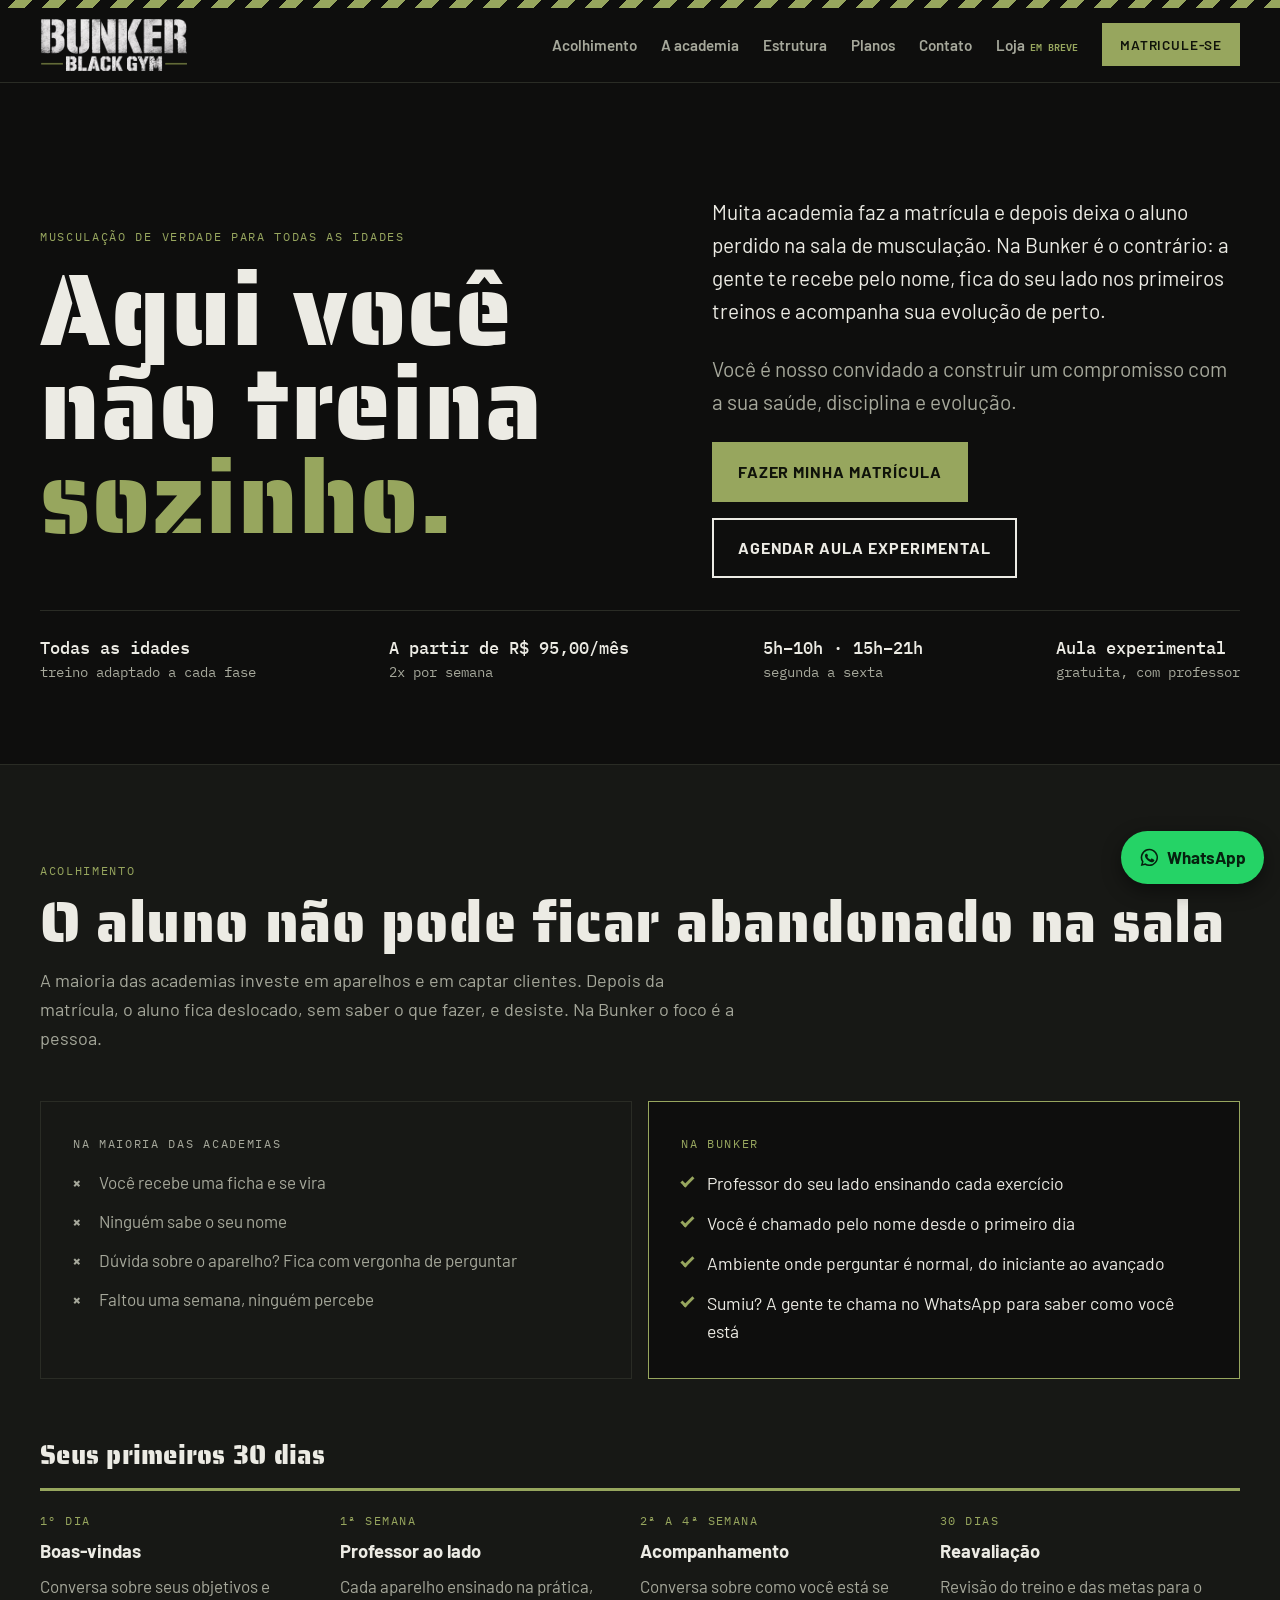
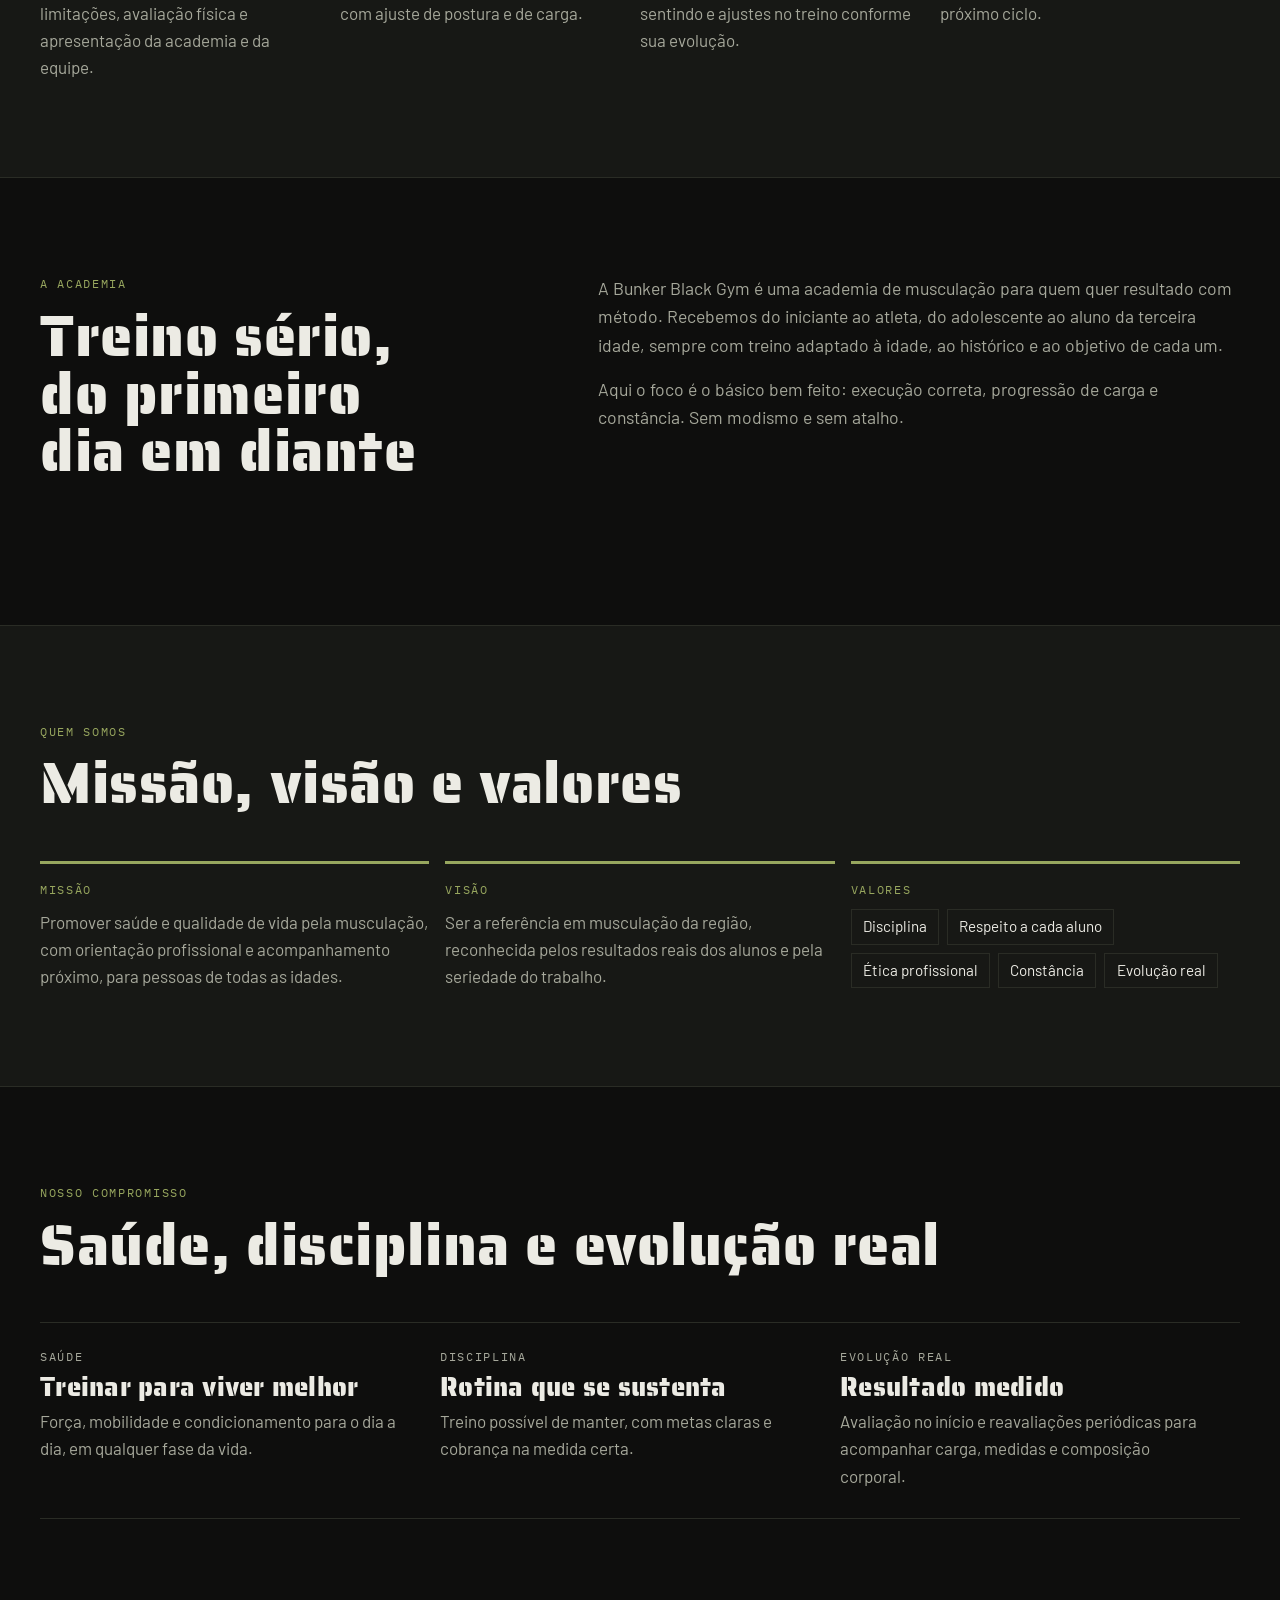
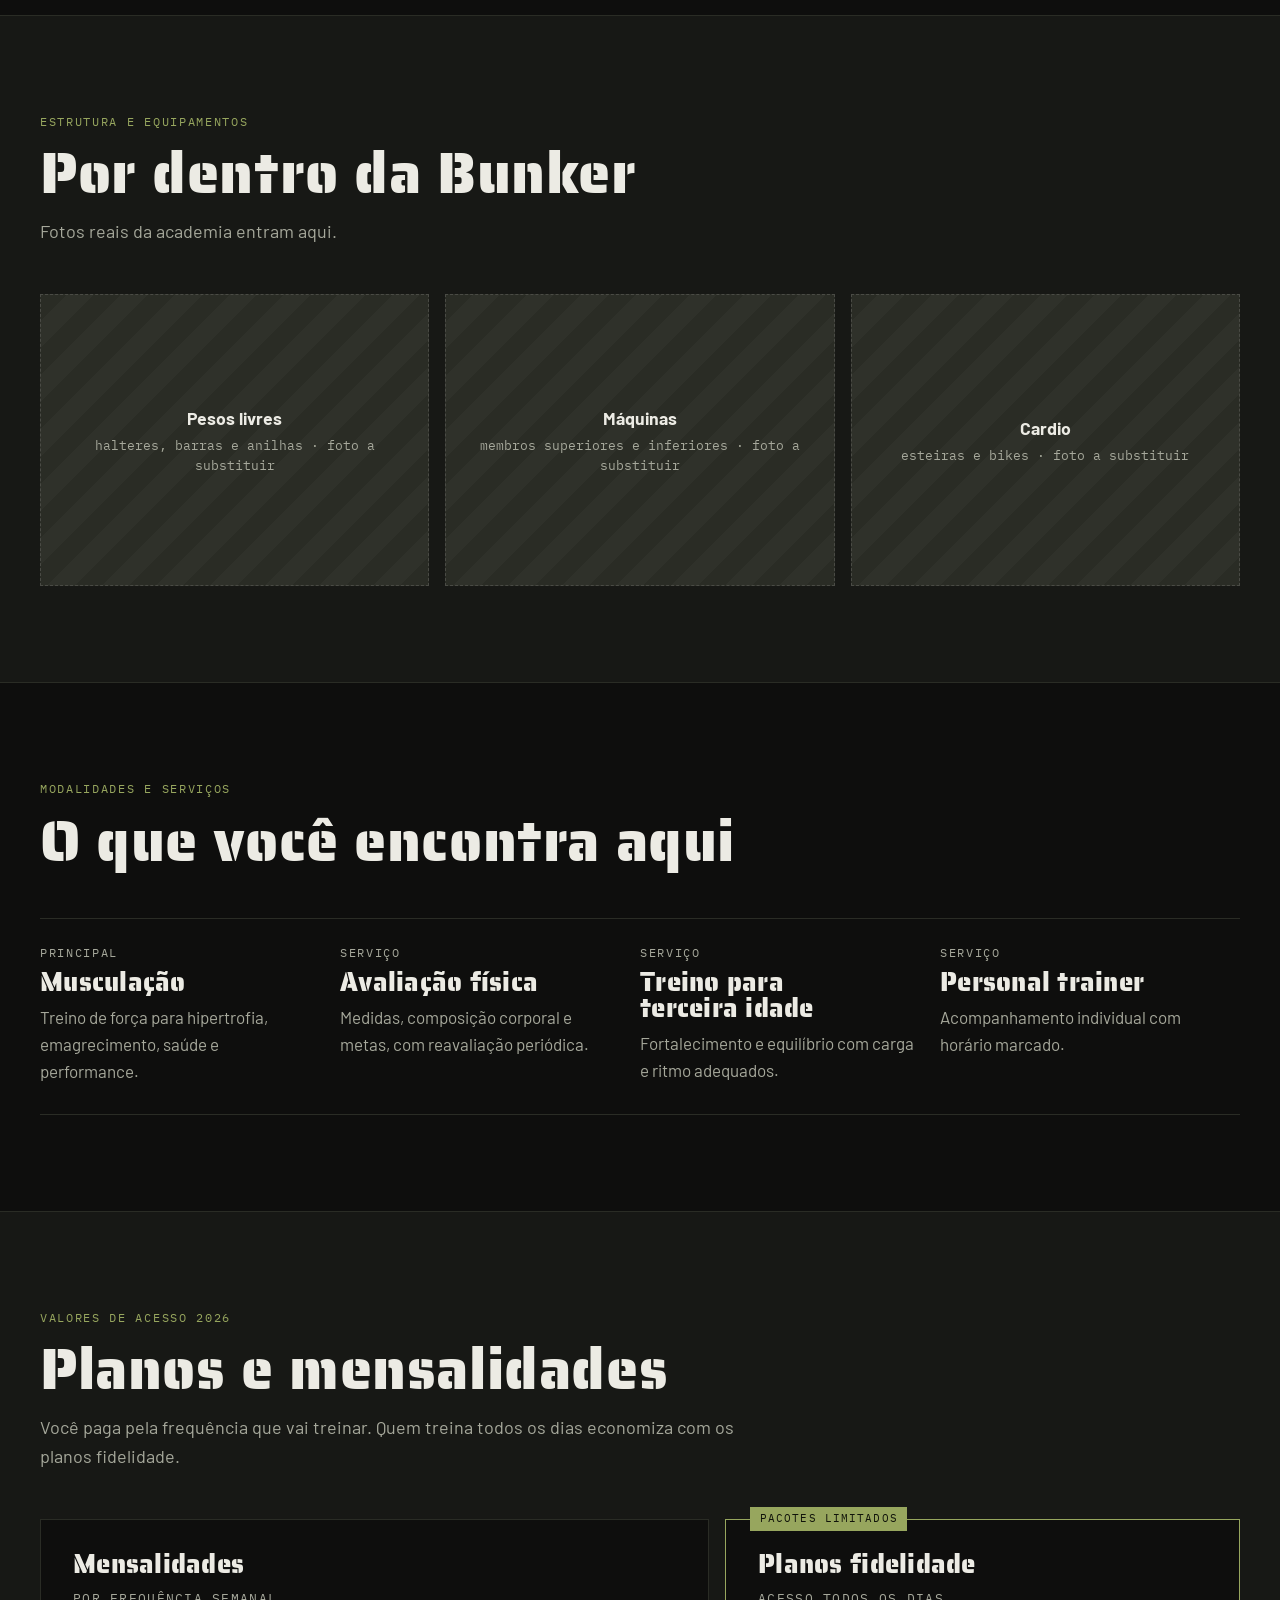
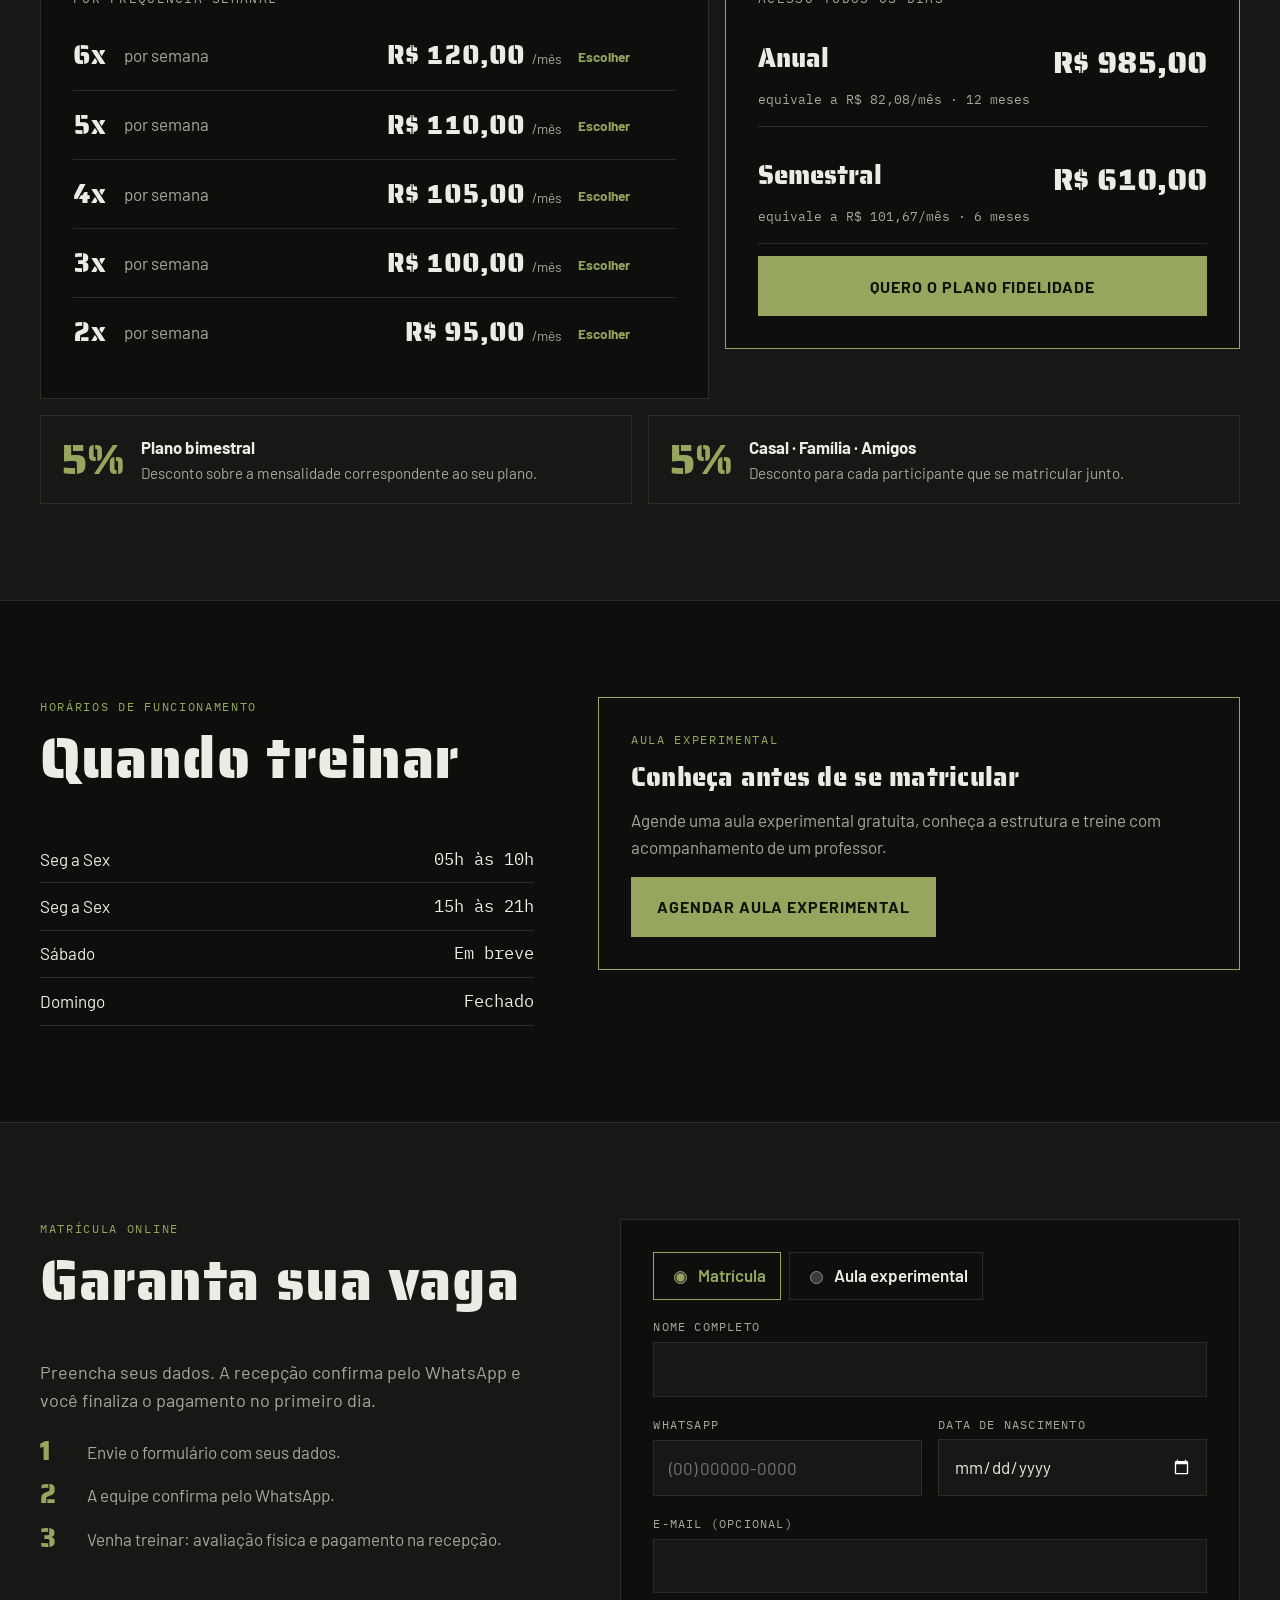
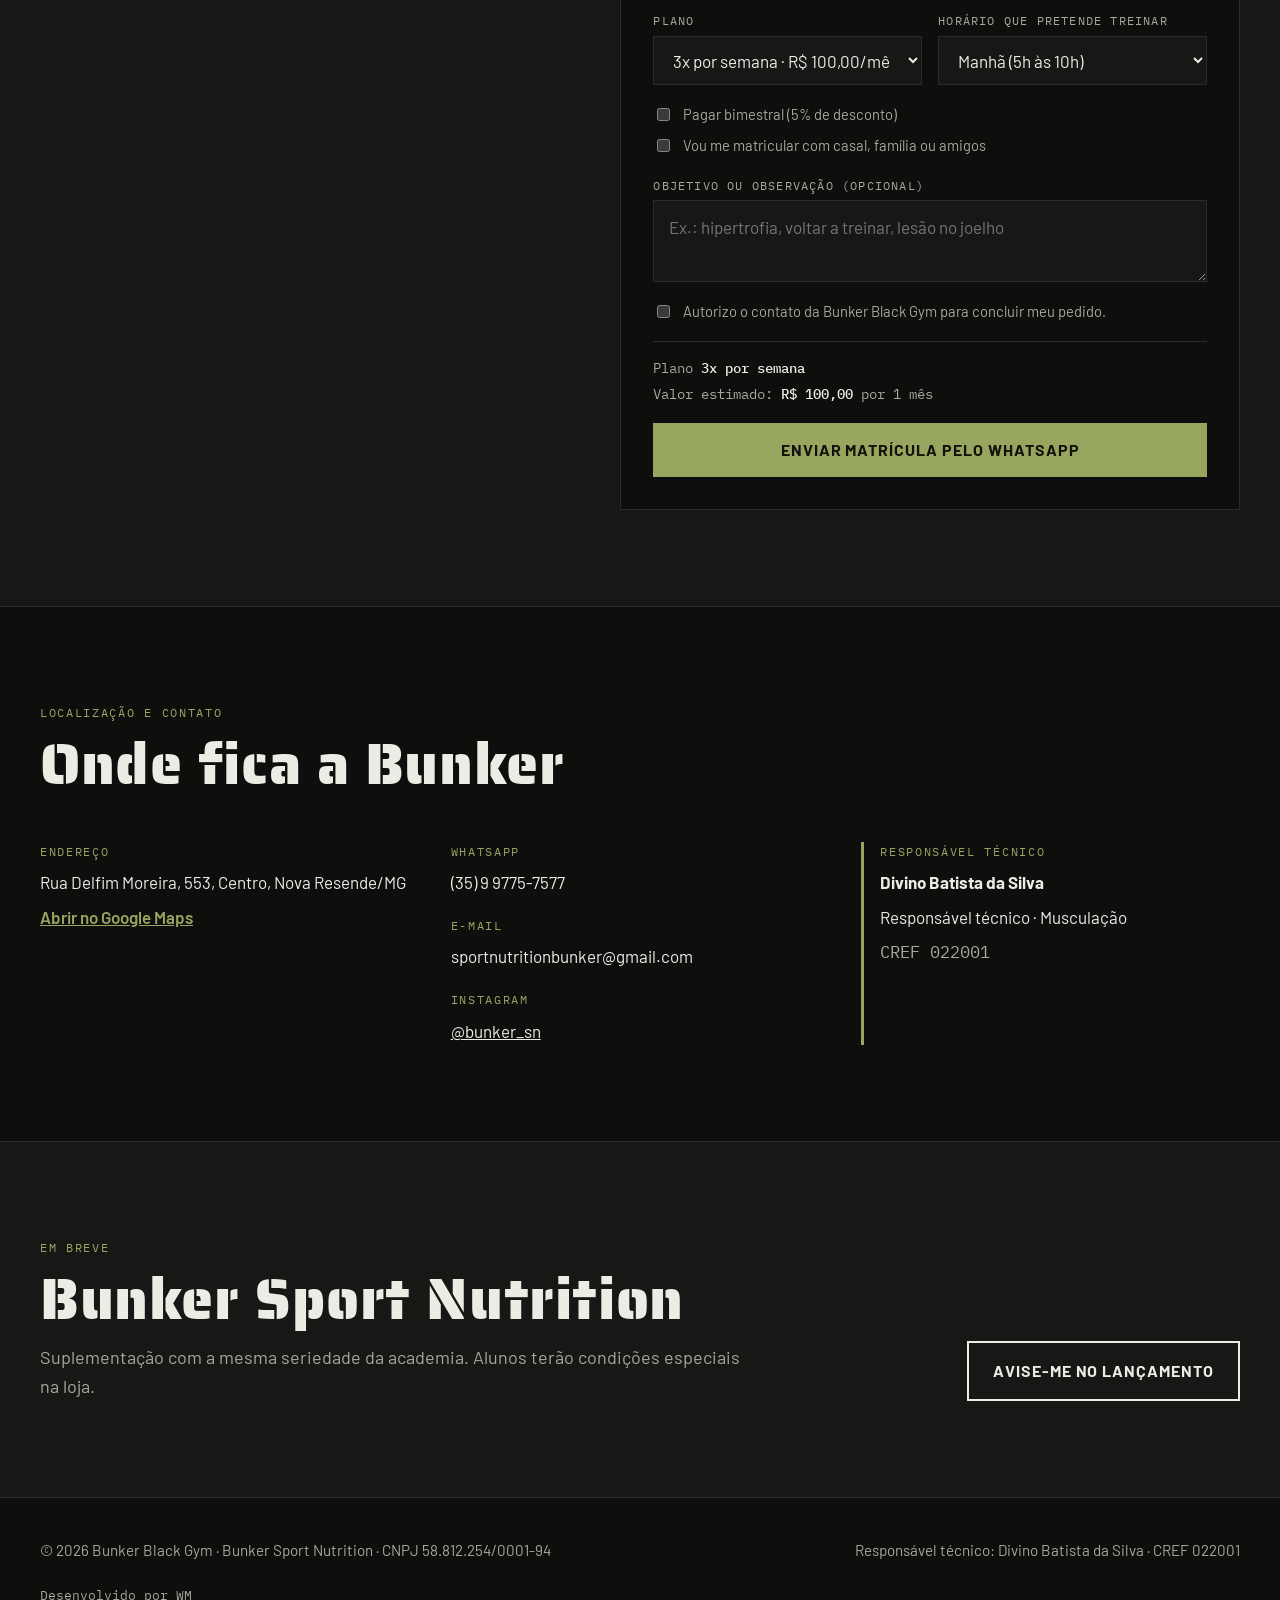
==== index.html @ c0d06237 "Adiciona o site completo da Bunker Black Gym Site estático (HTML, CSS e JS) com acolhimento, planos " ====
<!doctype html>
<html lang="pt-BR">
<head>
<meta charset="utf-8">
<meta name="viewport" content="width=device-width, initial-scale=1, viewport-fit=cover">
<title>Bunker Black Gym</title>
<meta name="description" content="Bunker Black Gym: musculação de verdade para todas as idades. Planos, aula experimental e matrícula online.">
<link rel="canonical" href="https://www.bunkersn.com.br/">
<meta property="og:title" content="Bunker Black Gym">
<meta property="og:description" content="Musculação de verdade para todas as idades.">
<meta property="og:url" content="https://www.bunkersn.com.br/">
<meta property="og:locale" content="pt_BR">
<link rel="preconnect" href="https://fonts.googleapis.com">
<link rel="preconnect" href="https://fonts.gstatic.com" crossorigin>
<link rel="stylesheet" href="https://fonts.googleapis.com/css2?family=Barlow:wght@400;600;700&family=IBM+Plex+Mono:wght@400;500&family=Saira+Stencil+One&display=swap">
<link rel="stylesheet" href="css/base.css">
<link rel="stylesheet" href="css/academia.css">
</head>
<body>
<!--CONTEUDO-->
<header class="topo">
  <div class="listra" aria-hidden="true"></div>
  <div class="wrap">
    <a class="marca" href="#inicio"><img src="img/logo-blackgym.jpg" alt="Bunker Black Gym"></a>
    <nav class="menu" aria-label="Principal">
      <a href="#acolhimento">Acolhimento</a>
      <a href="#sobre">A academia</a>
      <a href="#estrutura">Estrutura</a>
      <a href="#planos">Planos</a>
      <a href="#contato">Contato</a>
      <a href="#loja" id="link-loja">Loja<span class="em-breve">EM BREVE</span></a>
      <a class="btn" href="#matricula">Matricule-se</a>
    </nav>
  </div>
</header>

<main id="inicio">
  <section class="hero">
    <div class="wrap">
      <div class="hero-titulo">
        <p class="rotulo">Musculação de verdade para todas as idades</p>
        <h1>Aqui você não treina <em>sozinho.</em></h1>
      </div>
      <div class="hero-texto">
        <p class="lead lead--forte">Muita academia faz a matrícula e depois deixa o aluno perdido na sala de musculação. Na Bunker é o contrário: a gente te recebe pelo nome, fica do seu lado nos primeiros treinos e acompanha sua evolução de perto.</p>
        <p class="lead">Você é nosso convidado a construir um compromisso com a sua saúde, disciplina e evolução.</p>
        <div class="acoes">
          <a class="btn" href="#matricula">Fazer minha matrícula</a>
          <a class="btn btn--vazado" href="#experimental">Agendar aula experimental</a>
        </div>
      </div>
      <div class="fatos" id="fatos"></div>
    </div>
  </section>

  <!-- Acolhimento: diferencial principal -->
  <section class="faixa faixa--alt" id="acolhimento">
    <div class="wrap">
      <div class="cab-secao">
        <p class="rotulo">Acolhimento</p>
        <h2>O aluno não pode ficar abandonado na sala</h2>
        <p class="lead">A maioria das academias investe em aparelhos e em captar clientes. Depois da matrícula, o aluno fica deslocado, sem saber o que fazer, e desiste. Na Bunker o foco é a pessoa.</p>
      </div>
      <div class="contraste">
        <div class="lado lado--comum">
          <p class="rotulo">Na maioria das academias</p>
          <ul>
            <li>Você recebe uma ficha e se vira</li>
            <li>Ninguém sabe o seu nome</li>
            <li>Dúvida sobre o aparelho? Fica com vergonha de perguntar</li>
            <li>Faltou uma semana, ninguém percebe</li>
          </ul>
        </div>
        <div class="lado lado--bunker">
          <p class="rotulo">Na Bunker</p>
          <ul>
            <li>Professor do seu lado ensinando cada exercício</li>
            <li>Você é chamado pelo nome desde o primeiro dia</li>
            <li>Ambiente onde perguntar é normal, do iniciante ao avançado</li>
            <li>Sumiu? A gente te chama no WhatsApp para saber como você está</li>
          </ul>
        </div>
      </div>
      <h3 class="titulo-jornada">Seus primeiros 30 dias</h3>
      <ol class="jornada">
        <li><span class="quando">1º dia</span><b>Boas-vindas</b><p>Conversa sobre seus objetivos e limitações, avaliação física e apresentação da academia e da equipe.</p></li>
        <li><span class="quando">1ª semana</span><b>Professor ao lado</b><p>Cada aparelho ensinado na prática, com ajuste de postura e de carga.</p></li>
        <li><span class="quando">2ª a 4ª semana</span><b>Acompanhamento</b><p>Conversa sobre como você está se sentindo e ajustes no treino conforme sua evolução.</p></li>
        <li><span class="quando">30 dias</span><b>Reavaliação</b><p>Revisão do treino e das metas para o próximo ciclo.</p></li>
      </ol>
    </div>
  </section>

  <!-- 1. Apresentação -->
  <section class="faixa" id="sobre">
    <div class="wrap duas-col">
      <div class="cab-secao">
        <p class="rotulo">A academia</p>
        <h2>Treino sério, do primeiro dia em diante</h2>
      </div>
      <div class="texto">
        <p>A Bunker Black Gym é uma academia de musculação para quem quer resultado com método. Recebemos do iniciante ao atleta, do adolescente ao aluno da terceira idade, sempre com treino adaptado à idade, ao histórico e ao objetivo de cada um.</p>
        <p>Aqui o foco é o básico bem feito: execução correta, progressão de carga e constância. Sem modismo e sem atalho.</p>
      </div>
    </div>
  </section>

  <!-- 2. Missão, visão e valores -->
  <section class="faixa faixa--alt" id="missao">
    <div class="wrap">
      <div class="cab-secao">
        <p class="rotulo">Quem somos</p>
        <h2>Missão, visão e valores</h2>
      </div>
      <div class="mvv">
        <article><p class="rotulo">Missão</p><p>Promover saúde e qualidade de vida pela musculação, com orientação profissional e acompanhamento próximo, para pessoas de todas as idades.</p></article>
        <article><p class="rotulo">Visão</p><p>Ser a referência em musculação da região, reconhecida pelos resultados reais dos alunos e pela seriedade do trabalho.</p></article>
        <article><p class="rotulo">Valores</p>
          <ul class="valores"><li>Disciplina</li><li>Respeito a cada aluno</li><li>Ética profissional</li><li>Constância</li><li>Evolução real</li></ul>
        </article>
      </div>
    </div>
  </section>

  <!-- 3. Compromisso -->
  <section class="faixa" id="compromisso">
    <div class="wrap">
      <div class="cab-secao">
        <p class="rotulo">Nosso compromisso</p>
        <h2>Saúde, disciplina e evolução real</h2>
      </div>
      <div class="lista-mod">
        <article class="mod"><p class="rotulo">Saúde</p><h3>Treinar para viver melhor</h3><p>Força, mobilidade e condicionamento para o dia a dia, em qualquer fase da vida.</p></article>
        <article class="mod"><p class="rotulo">Disciplina</p><h3>Rotina que se sustenta</h3><p>Treino possível de manter, com metas claras e cobrança na medida certa.</p></article>
        <article class="mod"><p class="rotulo">Evolução real</p><h3>Resultado medido</h3><p>Avaliação no início e reavaliações periódicas para acompanhar carga, medidas e composição corporal.</p></article>
      </div>
    </div>
  </section>

  <!-- 5. Estrutura -->
  <section class="faixa faixa--alt" id="estrutura">
    <div class="wrap">
      <div class="cab-secao">
        <p class="rotulo">Estrutura e equipamentos</p>
        <h2>Por dentro da Bunker</h2>
        <p class="lead">Fotos reais da academia entram aqui.</p>
      </div>
      <div class="estrutura">
        <div class="foto"><div><b>Pesos livres</b>halteres, barras e anilhas · foto a substituir</div></div>
        <div class="foto"><div><b>Máquinas</b>membros superiores e inferiores · foto a substituir</div></div>
        <div class="foto"><div><b>Cardio</b>esteiras e bikes · foto a substituir</div></div>
      </div>
    </div>
  </section>

  <!-- 6. Modalidades/serviços -->
  <section class="faixa" id="modalidades">
    <div class="wrap">
      <div class="cab-secao">
        <p class="rotulo">Modalidades e serviços</p>
        <h2>O que você encontra aqui</h2>
      </div>
      <div class="lista-mod">
        <article class="mod"><p class="rotulo">Principal</p><h3>Musculação</h3><p>Treino de força para hipertrofia, emagrecimento, saúde e performance.</p></article>
        <article class="mod"><p class="rotulo">Serviço</p><h3>Avaliação física</h3><p>Medidas, composição corporal e metas, com reavaliação periódica.</p></article>
        <article class="mod"><p class="rotulo">Serviço</p><h3>Treino para terceira idade</h3><p>Fortalecimento e equilíbrio com carga e ritmo adequados.</p></article>
        <article class="mod"><p class="rotulo">Serviço</p><h3>Personal trainer</h3><p>Acompanhamento individual com horário marcado.</p></article>
      </div>
    </div>
  </section>

  <!-- 7. Planos -->
  <section class="faixa faixa--alt" id="planos">
    <div class="wrap">
      <div class="cab-secao">
        <p class="rotulo">Valores de acesso 2026</p>
        <h2>Planos e mensalidades</h2>
        <p class="lead">Você paga pela frequência que vai treinar. Quem treina todos os dias economiza com os planos fidelidade.</p>
      </div>
      <div class="planos-grid">
        <div class="bloco">
          <h3>Mensalidades</h3>
          <p class="sub">Por frequência semanal</p>
          <table class="tabela-precos"><tbody id="tabela-mensal"></tbody></table>
        </div>
        <div class="bloco bloco--destaque">
          <span class="selo">Pacotes limitados</span>
          <h3>Planos fidelidade</h3>
          <p class="sub">Acesso todos os dias</p>
          <div class="fid" id="lista-fid"></div>
          <a class="btn" href="#matricula" data-plano="anual">Quero o plano fidelidade</a>
        </div>
      </div>
      <div class="descontos">
        <div><span class="pct" id="pct-bim"></span><p><b>Plano bimestral</b>Desconto sobre a mensalidade correspondente ao seu plano.</p></div>
        <div><span class="pct" id="pct-grupo"></span><p><b>Casal · Família · Amigos</b>Desconto para cada participante que se matricular junto.</p></div>
      </div>
    </div>
  </section>

  <!-- 8. Horários + 9. Aula experimental -->
  <section class="faixa" id="experimental">
    <div class="wrap duas-col">
      <div>
        <div class="cab-secao">
          <p class="rotulo">Horários de funcionamento</p>
          <h2>Quando treinar</h2>
        </div>
        <table class="tabela-h"><tbody id="tabela-horarios"></tbody></table>
      </div>
      <div class="experimental">
        <p class="rotulo">Aula experimental</p>
        <h3>Conheça antes de se matricular</h3>
        <p>Agende uma aula experimental gratuita, conheça a estrutura e treine com acompanhamento de um professor.</p>
        <a class="btn" href="#matricula" data-tipo="experimental">Agendar aula experimental</a>
      </div>
    </div>
  </section>

  <!-- Matrícula online -->
  <section class="faixa faixa--alt" id="matricula">
    <div class="wrap matricula">
      <div>
        <div class="cab-secao">
          <p class="rotulo">Matrícula online</p>
          <h2>Garanta sua vaga</h2>
        </div>
        <p class="lead">Preencha seus dados. A recepção confirma pelo WhatsApp e você finaliza o pagamento no primeiro dia.</p>
        <ol class="passos">
          <li><span>Envie o formulário com seus dados.</span></li>
          <li><span>A equipe confirma pelo WhatsApp.</span></li>
          <li><span>Venha treinar: avaliação física e pagamento na recepção.</span></li>
        </ol>
      </div>

      <form class="form" id="form-matricula" novalidate>
        <fieldset class="tipo">
          <legend class="sr">O que você quer fazer</legend>
          <label><input type="radio" name="tipo" id="tipo-matricula" value="matricula" checked> Matrícula</label>
          <label><input type="radio" name="tipo" id="tipo-experimental" value="experimental"> Aula experimental</label>
        </fieldset>
        <div class="campo">
          <label for="nome">Nome completo</label>
          <input id="nome" name="nome" autocomplete="name" required>
          <p class="erro" id="erro-nome"></p>
        </div>
        <div class="duas">
          <div class="campo">
            <label for="whats">WhatsApp</label>
            <input id="whats" name="whats" type="tel" inputmode="tel" autocomplete="tel" placeholder="(00) 00000-0000" required>
            <p class="erro" id="erro-whats"></p>
          </div>
          <div class="campo">
            <label for="nascimento">Data de nascimento</label>
            <input id="nascimento" name="nascimento" type="date">
          </div>
        </div>
        <div class="campo">
          <label for="email">E-mail (opcional)</label>
          <input id="email" name="email" type="email" autocomplete="email">
          <p class="erro" id="erro-email"></p>
        </div>
        <div class="duas">
          <div class="campo" id="campo-plano">
            <label for="plano">Plano</label>
            <select id="plano" name="plano"></select>
          </div>
          <div class="campo">
            <label for="turno">Horário que pretende treinar</label>
            <select id="turno" name="turno">
              <option>Manhã (5h às 10h)</option><option>Tarde/noite (15h às 21h)</option>
            </select>
          </div>
        </div>
        <div class="opcoes" id="opcoes-desc">
          <label class="check" id="op-bim"><input type="checkbox" id="bimestral"> <span>Pagar bimestral (5% de desconto)</span></label>
          <label class="check"><input type="checkbox" id="grupo"> <span>Vou me matricular com casal, família ou amigos</span></label>
        </div>
        <div class="campo">
          <label for="obs">Objetivo ou observação (opcional)</label>
          <textarea id="obs" name="obs" rows="2" placeholder="Ex.: hipertrofia, voltar a treinar, lesão no joelho"></textarea>
        </div>
        <label class="check"><input type="checkbox" id="lgpd" required> <span>Autorizo o contato da Bunker Black Gym para concluir meu pedido.</span></label>
        <p class="erro" id="erro-lgpd"></p>
        <div class="resumo" id="resumo"></div>
        <button class="btn" type="submit" id="btn-enviar">Enviar matrícula pelo WhatsApp</button>
        <div class="sucesso" id="sucesso" hidden>
          <p><b>Pedido pronto.</b> Se o WhatsApp não abriu, toque no botão abaixo e envie a mensagem.</p>
          <a class="btn" id="link-zap-form" href="#" target="_blank" rel="noopener">Abrir WhatsApp</a>
          <pre id="msg-preview"></pre>
        </div>
      </form>
    </div>
  </section>

  <!-- 10. Localização e contato + 11. Responsável técnico -->
  <section class="faixa" id="contato">
    <div class="wrap">
      <div class="cab-secao">
        <p class="rotulo">Localização e contato</p>
        <h2>Onde fica a Bunker</h2>
      </div>
      <div class="contato">
        <div class="info">
          <p class="rotulo">Endereço</p>
          <p id="endereco"></p>
          <a class="link-mapa" id="link-mapa" href="#" target="_blank" rel="noopener">Abrir no Google Maps</a>
        </div>
        <div class="info">
          <p class="rotulo">WhatsApp</p>
          <p id="zap-texto"></p>
          <p class="rotulo">E-mail</p>
          <p id="email-texto"></p>
          <p class="rotulo">Instagram</p>
          <p><a id="insta" href="#" target="_blank" rel="noopener"></a></p>
        </div>
        <div class="info rt" id="responsavel">
          <p class="rotulo">Responsável técnico</p>
          <p><b id="rt-nome"></b></p>
          <p id="rt-formacao"></p>
          <p class="mono" id="rt-cref"></p>
        </div>
      </div>
    </div>
  </section>

  <section class="faixa faixa--alt" id="loja">
    <div class="wrap loja-teaser">
      <div class="cab-secao" style="margin:0">
        <p class="rotulo">Em breve</p>
        <h2>Bunker Sport Nutrition</h2>
        <p class="lead">Suplementação com a mesma seriedade da academia. Alunos terão condições especiais na loja.</p>
      </div>
      <a class="btn btn--vazado" id="cta-loja" href="#contato">Avise-me no lançamento</a>
    </div>
  </section>
</main>

<footer class="rodape">
  <div class="wrap">
    <p>© <span id="ano"></span> Bunker Black Gym · Bunker Sport Nutrition · CNPJ <span id="cnpj"></span></p>
    <p id="rodape-rt"></p>
    <p class="credito">Desenvolvido por WM</p>
  </div>
</footer>

<a class="zap" id="zap-flutuante" href="#" target="_blank" rel="noopener" aria-label="Falar no WhatsApp">
  <svg viewBox="0 0 24 24" aria-hidden="true"><path d="M12 2a10 10 0 0 0-8.6 15.1L2 22l5-1.3A10 10 0 1 0 12 2Zm0 18.2a8.2 8.2 0 0 1-4.2-1.2l-.3-.2-3 .8.8-2.9-.2-.3A8.2 8.2 0 1 1 12 20.2Zm4.5-6.1c-.2-.1-1.5-.7-1.7-.8s-.4-.1-.6.1-.7.8-.8 1-.3.2-.5.1a6.7 6.7 0 0 1-3.3-2.9c-.2-.4.2-.4.7-1.3.1-.2 0-.3 0-.4l-.8-1.8c-.2-.5-.4-.4-.6-.4h-.5a1 1 0 0 0-.7.3 3 3 0 0 0-.9 2.2 5.2 5.2 0 0 0 1.1 2.7 11.9 11.9 0 0 0 4.6 4c1.7.7 2.4.8 3.2.7a2.8 2.8 0 0 0 1.8-1.3 2.3 2.3 0 0 0 .2-1.3c-.1-.1-.2-.2-.5-.3Z"/></svg>
  <span>WhatsApp</span>
</a>
<!--/CONTEUDO-->
<script src="js/config.js"></script>
<script src="js/main.js"></script>
</body>
</html>
---- css/base.css ----
/* Base compartilhada entre academia e loja (tokens, tipografia, botões, layout).
   Layout: faixas horizontais de concreto, conteúdo alinhado à esquerda em grade de 12 colunas. */
:root {
  --concreto: #0e0e0d;      /* fundo, próximo do preto do logo */
  --concreto-2: #171815;    /* faixas alternadas */
  --parede: #2a2c25;        /* bordas, divisórias */
  --giz: #ecebe4;           /* texto principal */
  --cinza: #a6a89b;         /* texto secundário */
  --oliva: #97a65e;         /* destaque: verde-oliva do logo */
  --oliva-escuro: #10130a;  /* texto sobre oliva */
  --erro: #ff8a7a;

  --f-display: "Saira Stencil One", "Impact", "Arial Narrow", sans-serif;
  --f-corpo: "Barlow", "Helvetica Neue", Arial, sans-serif;
  --f-util: "IBM Plex Mono", ui-monospace, Menlo, monospace;

  --largura: 90rem;
  --gutter: clamp(1rem, 4vw, 2.5rem);
  color-scheme: dark;
}
*, *::before, *::after { box-sizing: border-box; }
html { scroll-behavior: smooth; }
@media (prefers-reduced-motion: reduce) { html { scroll-behavior: auto; } * { transition: none !important; animation: none !important; } }
body {
  margin: 0; background: var(--concreto); color: var(--giz);
  font-family: var(--f-corpo); font-size: 1.0625rem; line-height: 1.6;
  -webkit-font-smoothing: antialiased;
}
img { max-width: 100%; display: block; }
[hidden] { display: none !important; }
a { color: inherit; }
:focus-visible { outline: 2px solid var(--oliva); outline-offset: 3px; }

.wrap { max-width: var(--largura); margin-inline: auto; padding-inline: var(--gutter); }
.faixa { padding-block: clamp(3.5rem, 8vw, 6rem); border-top: 1px solid var(--parede); }
.faixa--alt { background: var(--concreto-2); }

h1, h2, h3 { font-family: var(--f-display); font-weight: 400; line-height: 1; margin: 0; text-wrap: balance; letter-spacing: .01em; }
h2 { font-size: clamp(2.2rem, 5.5vw, 3.6rem); }
h3 { font-size: 1.6rem; }
p { margin: 0; }
.rotulo {
  font-family: var(--f-util); font-size: .75rem; letter-spacing: .14em; text-transform: uppercase; color: var(--oliva);
}
.lead { color: var(--cinza); max-width: 38rem; font-size: 1.125rem; }
.cab-secao { display: grid; gap: .9rem; margin-bottom: clamp(2rem, 5vw, 3rem); }

.btn {
  display: inline-flex; align-items: center; justify-content: center; gap: .5rem;
  font-family: var(--f-corpo); font-weight: 700; font-size: 1rem; letter-spacing: .06em; text-transform: uppercase;
  padding: .95rem 1.5rem; border: 2px solid var(--oliva); text-decoration: none; cursor: pointer;
  background: var(--oliva); color: var(--oliva-escuro); transition: background .15s, color .15s;
}
.btn:hover { background: transparent; color: var(--oliva); }
.btn--vazado { background: transparent; color: var(--giz); border-color: var(--giz); }
.btn--vazado:hover { background: var(--giz); color: var(--concreto); }

/* Faixa de segurança (listras diagonais) usada como marca do Bunker */
.listra {
  height: .5rem;
  background: repeating-linear-gradient(-45deg, var(--oliva) 0 .75rem, var(--concreto) .75rem 1.5rem);
}

/* Cabeçalho */
.topo { position: sticky; top: env(safe-area-inset-top, 0px); z-index: 10; background: var(--concreto); border-bottom: 1px solid var(--parede); }
.topo .wrap { display: flex; align-items: center; justify-content: space-between; gap: 1rem; min-height: 4.6rem; }
.marca { font-family: var(--f-display); font-size: 1.5rem; text-decoration: none; letter-spacing: .02em; }
.marca span { color: var(--oliva); }
.menu { display: flex; gap: 1.5rem; align-items: center; }
.menu a { text-decoration: none; font-weight: 600; font-size: .95rem; color: var(--cinza); }
.menu a:hover { color: var(--giz); }
.menu .btn { padding: .55rem 1rem; font-size: .85rem; color: var(--oliva-escuro); }
.menu .btn:hover { color: var(--oliva); }
.menu .em-breve { font-family: var(--f-util); font-size: .65rem; color: var(--oliva); margin-left: .3rem; }
@media (max-width: 52rem) { .menu a:not(.btn) { display: none; } }

/* Rodapé */
.rodape { border-top: 1px solid var(--parede); padding-block: 2.5rem; color: var(--cinza); font-size: .95rem; }
.rodape .wrap { display: flex; flex-wrap: wrap; gap: 1.5rem 3rem; justify-content: space-between; }

/* WhatsApp flutuante */
.zap {
  position: fixed; right: 1rem; bottom: calc(1rem + env(safe-area-inset-bottom, 0px)); z-index: 20;
  display: inline-flex; align-items: center; gap: .5rem; padding: .8rem 1.1rem;
  background: #25d366; color: #06210f; font-weight: 700; text-decoration: none; border-radius: 2rem;
  box-shadow: 0 .4rem 1.2rem rgba(0,0,0,.45);
}
.zap svg { width: 1.3rem; height: 1.3rem; fill: currentColor; }
@media (max-width: 30rem) { .zap span { display: none; } }
.rodape .credito { flex-basis: 100%; font-family: var(--f-util); font-size: .8rem; }
.marca { display: block; line-height: 0; }
.marca img { height: 3.4rem; width: auto; mix-blend-mode: lighten; }
---- css/academia.css ----
/* Seções específicas da academia */
.hero { padding-block: clamp(3.5rem, 10vw, 7rem) clamp(3rem, 7vw, 5rem); overflow: hidden; position: relative; }
.hero .wrap { display: grid; gap: 2rem; }
.hero h1 { font-size: clamp(3.4rem, 13vw, 9.5rem); line-height: .86; }
.hero h1 em { font-style: normal; color: var(--oliva); display: block; }
.hero .lead { font-size: clamp(1.1rem, 2vw, 1.3rem); }
.hero .acoes { display: flex; flex-wrap: wrap; gap: 1rem; }
.hero .fatos { display: flex; flex-wrap: wrap; gap: 1rem 2.5rem; font-family: var(--f-util); font-size: .85rem; color: var(--cinza); padding-top: 1.5rem; border-top: 1px solid var(--parede); }
.hero .fatos b { color: var(--giz); font-weight: 500; display: block; font-size: 1.05rem; }
.hero .anilha {
  position: absolute; right: -6rem; top: 50%; translate: 0 -50%; width: 26rem; aspect-ratio: 1; max-width: 100%;
  border-radius: 50%; border: 2.4rem solid var(--parede); pointer-events: none; opacity: .55;
  display: grid; place-items: center; font-family: var(--f-display); color: var(--parede); font-size: 5rem;
}
.hero .anilha::after { content: ""; position: absolute; width: 3.2rem; height: 3.2rem; border-radius: 50%; background: var(--concreto); border: .6rem solid var(--parede); }
@media (max-width: 60rem) { .hero .anilha { display: none; } }

/* Modalidades */
.lista-mod { display: grid; grid-template-columns: repeat(auto-fit, minmax(15rem, 1fr)); gap: 0; border-top: 1px solid var(--parede); }
.mod { padding: 1.5rem 1.5rem 1.75rem 0; border-bottom: 1px solid var(--parede); display: grid; gap: .5rem; align-content: start; min-width: 0; }
.mod .rotulo { color: var(--cinza); }
.mod p { color: var(--cinza); }

/* Estrutura */
.estrutura { display: grid; grid-template-columns: repeat(auto-fit, minmax(16rem, 1fr)); gap: 1rem; }
.foto {
  aspect-ratio: 4 / 3; max-width: 100%; background: var(--parede); display: grid; place-items: center; text-align: center; padding: 1rem;
  background-image: repeating-linear-gradient(-45deg, transparent 0 1.2rem, rgba(255,255,255,.025) 1.2rem 2.4rem);
  font-family: var(--f-util); font-size: .8rem; color: var(--cinza); border: 1px dashed #4a4b45;
}
.foto b { display: block; color: var(--giz); font-family: var(--f-corpo); font-size: 1.1rem; margin-bottom: .25rem; }

/* Planos */
.aviso-ex { font-family: var(--f-util); font-size: .8rem; color: var(--oliva); border: 1px solid var(--oliva); padding: .5rem .75rem; justify-self: start; }
.planos { display: grid; grid-template-columns: repeat(auto-fit, minmax(14.5rem, 1fr)); gap: 1rem; align-items: stretch; }
.plano { border: 1px solid var(--parede); background: var(--concreto); padding: 1.75rem 1.5rem; display: flex; flex-direction: column; gap: 1.1rem; position: relative; }
.plano--destaque { border-color: var(--oliva); }
.plano .selo { position: absolute; top: -.8rem; left: 1.5rem; background: var(--oliva); color: var(--oliva-escuro); font-family: var(--f-util); font-size: .7rem; letter-spacing: .1em; text-transform: uppercase; padding: .2rem .6rem; }
.plano .preco { font-family: var(--f-display); font-size: clamp(2.1rem, 3vw, 2.6rem); white-space: nowrap; line-height: 1; font-variant-numeric: tabular-nums; }
.plano .preco small { font-family: var(--f-corpo); font-size: 1rem; color: var(--cinza); }
.plano .total { font-family: var(--f-util); font-size: .8rem; color: var(--cinza); }
.plano ul { list-style: none; margin: 0; padding: 0; display: grid; gap: .5rem; flex: 1; }
.plano li { padding-left: 1.2rem; position: relative; color: var(--cinza); font-size: .98rem; }
.plano li::before { content: ""; position: absolute; left: 0; top: .6em; width: .55rem; height: 2px; background: var(--oliva); }
.plano .btn { width: 100%; }
.nota-planos { margin-top: 1.25rem; color: var(--cinza); font-size: .9rem; }

/* Matrícula */
.matricula { display: grid; grid-template-columns: 1fr 1.2fr; gap: clamp(2rem, 5vw, 4rem); align-items: start; }
@media (max-width: 52rem) { .matricula { grid-template-columns: 1fr; } }
.passos { list-style: none; padding: 0; margin: 1.5rem 0 0; display: grid; gap: 1rem; counter-reset: p; }
.passos li { counter-increment: p; display: grid; grid-template-columns: 2.2rem 1fr; gap: .75rem; color: var(--cinza); }
.passos li::before { content: counter(p); font-family: var(--f-display); font-size: 1.6rem; color: var(--oliva); line-height: 1; }
form.form { display: grid; gap: 1.1rem; background: var(--concreto); border: 1px solid var(--parede); padding: clamp(1.25rem, 4vw, 2rem); min-width: 0; }
.campo { display: grid; gap: .35rem; }
.campo label { font-family: var(--f-util); font-size: .75rem; letter-spacing: .1em; text-transform: uppercase; color: var(--cinza); }
.campo input, .campo select, .campo textarea {
  font: inherit; color: var(--giz); background: var(--concreto-2); border: 1px solid var(--parede); padding: .8rem .9rem; width: 100%; border-radius: 0;
}
.campo input:focus, .campo select:focus, .campo textarea:focus { outline: none; border-color: var(--oliva); }
.campo .erro { color: var(--erro); font-size: .85rem; min-height: 0; }
.duas { display: grid; grid-template-columns: 1fr 1fr; gap: 1rem; }
@media (max-width: 30rem) { .duas { grid-template-columns: 1fr; } }
.check { display: flex; gap: .6rem; align-items: flex-start; font-size: .92rem; color: var(--cinza); }
.check input { margin-top: .3rem; accent-color: var(--oliva); }
.resumo { font-family: var(--f-util); font-size: .85rem; color: var(--cinza); border-top: 1px solid var(--parede); padding-top: 1rem; display: grid; gap: .25rem; font-variant-numeric: tabular-nums; }
.resumo b { color: var(--giz); font-weight: 500; }
.sucesso { border: 1px solid var(--oliva); padding: 1.25rem; display: grid; gap: .75rem; }
.sucesso pre { white-space: pre-wrap; font-family: var(--f-util); font-size: .8rem; color: var(--cinza); margin: 0; background: var(--concreto-2); padding: .75rem; overflow-x: auto; }

/* Horários e contato */
.contato { display: grid; grid-template-columns: repeat(auto-fit, minmax(16rem, 1fr)); gap: 2rem; }
.tabela-h { width: 100%; border-collapse: collapse; font-variant-numeric: tabular-nums; }
.tabela-h td { padding: .6rem 0; border-bottom: 1px solid var(--parede); }
.tabela-h td:last-child { text-align: right; font-family: var(--f-util); }

/* Loja (em breve) */
.loja-teaser { display: grid; grid-template-columns: 1fr auto; gap: 2rem; align-items: end; }
@media (max-width: 44rem) { .loja-teaser { grid-template-columns: 1fr; } }

/* v2: seções do briefing */
.hero-slogan { font-family: var(--f-corpo); font-weight: 700; font-size: clamp(1.25rem, 3vw, 1.75rem); text-transform: uppercase; letter-spacing: .04em; }
.duas-col { display: grid; grid-template-columns: 1fr 1.3fr; gap: clamp(1.5rem, 5vw, 4rem); align-items: start; }
.duas-col > * { min-width: 0; }
@media (max-width: 52rem) { .duas-col { grid-template-columns: 1fr; } }
.texto { display: grid; gap: 1rem; color: var(--cinza); max-width: 40rem; font-size: 1.1rem; }
.mvv { display: grid; grid-template-columns: repeat(auto-fit, minmax(15rem, 1fr)); gap: 1rem; }
.mvv article { border-top: 3px solid var(--oliva); padding-top: 1rem; display: grid; gap: .6rem; align-content: start; color: var(--cinza); }
.valores { list-style: none; margin: 0; padding: 0; display: flex; flex-wrap: wrap; gap: .5rem; }
.valores li { border: 1px solid var(--parede); padding: .3rem .7rem; color: var(--giz); font-size: .95rem; }
.passos li span { min-width: 0; }
.passos b { color: var(--giz); }
.passos--sem-topo { margin-top: 0; }
.condicoes { margin: 1.5rem 0 0; padding-left: 1.1rem; color: var(--cinza); font-size: .95rem; display: grid; gap: .35rem; }
.experimental { border: 1px solid var(--oliva); padding: clamp(1.25rem, 4vw, 2rem); display: grid; gap: 1rem; justify-items: start; }
.experimental p:not(.rotulo) { color: var(--cinza); }
.tipo { border: 0; margin: 0; padding: 0; display: flex; gap: .5rem; flex-wrap: wrap; }
.tipo label { display: inline-flex; gap: .5rem; align-items: center; border: 1px solid var(--parede); padding: .6rem .9rem; cursor: pointer; font-weight: 600; }
.tipo label:has(input:checked) { border-color: var(--oliva); color: var(--oliva); }
.tipo input { accent-color: var(--oliva); }
.sr { position: absolute; width: 1px; height: 1px; overflow: hidden; clip: rect(0 0 0 0); }
.erro { color: var(--erro); font-size: .85rem; margin: 0; }
.erro:empty { display: none; }
.info { display: grid; gap: .5rem; align-content: start; }
.info .rotulo:not(:first-child) { margin-top: .75rem; }
.link-mapa { color: var(--oliva); font-weight: 600; }
.rt { border-left: 3px solid var(--oliva); padding-left: 1rem; }
.mono { font-family: var(--f-util); color: var(--cinza); }

/* v3: logo e tabela de preços real */
.logo-hero { margin: 0; max-width: 44rem; }
.logo-hero img { width: 100%; height: auto; mix-blend-mode: lighten; }
.planos-grid { display: grid; grid-template-columns: 1.3fr 1fr; gap: 1rem; align-items: start; }
@media (max-width: 52rem) { .planos-grid { grid-template-columns: 1fr; } }
.planos-grid > * { min-width: 0; }
.bloco { border: 1px solid var(--parede); background: var(--concreto); padding: clamp(1.25rem, 4vw, 2rem); display: grid; gap: .75rem; position: relative; }
.bloco--destaque { border-color: var(--oliva); }
.bloco .sub { font-family: var(--f-util); font-size: .8rem; letter-spacing: .1em; text-transform: uppercase; color: var(--cinza); }
.bloco .selo { position: absolute; top: -.8rem; left: 1.5rem; background: var(--oliva); color: var(--oliva-escuro); font-family: var(--f-util); font-size: .7rem; letter-spacing: .1em; text-transform: uppercase; padding: .2rem .6rem; }
.tabela-precos { width: 100%; border-collapse: collapse; font-variant-numeric: tabular-nums; }
.tabela-precos td { padding: .85rem 0; border-bottom: 1px solid var(--parede); vertical-align: middle; }
.tabela-precos tr:last-child td { border-bottom: 0; }
.tabela-precos .vezes { font-family: var(--f-display); font-size: 1.6rem; width: 3.2rem; }
.tabela-precos .rot { color: var(--cinza); }
.tabela-precos .val { text-align: right; font-family: var(--f-display); font-size: 1.6rem; white-space: nowrap; }
.tabela-precos .val small { font-family: var(--f-corpo); font-size: .85rem; color: var(--cinza); }
.tabela-precos a { font-size: .85rem; font-weight: 700; color: var(--oliva); text-decoration: none; white-space: nowrap; padding-left: 1rem; }
.fid { display: grid; gap: .75rem; }
.fid > div { display: grid; grid-template-columns: 1fr auto; gap: .2rem 1rem; padding: 1rem 0; border-bottom: 1px solid var(--parede); font-variant-numeric: tabular-nums; }
.fid h4 { margin: 0; font-family: var(--f-display); font-weight: 400; font-size: 1.6rem; }
.fid .total { font-family: var(--f-display); font-size: 1.9rem; text-align: right; white-space: nowrap; }
.fid .eq { grid-column: 1 / -1; font-family: var(--f-util); font-size: .8rem; color: var(--cinza); }
.descontos { margin-top: 1rem; display: grid; grid-template-columns: repeat(auto-fit, minmax(17rem, 1fr)); gap: 1rem; }
.descontos > div { display: flex; gap: 1rem; align-items: center; border: 1px solid var(--parede); padding: 1.1rem 1.25rem; }
.descontos .pct { font-family: var(--f-display); font-size: 2.6rem; color: var(--oliva); line-height: 1; }
.descontos p { color: var(--cinza); font-size: .95rem; }
.descontos b { display: block; color: var(--giz); font-size: 1.05rem; }
.opcoes { display: grid; gap: .5rem; }

/* v4: aproveitar tela larga */
.hero-texto { display: grid; gap: 1.5rem; align-content: center; }
.logo-hero { max-width: 100%; }
@media (min-width: 64rem) {
  .hero .wrap { grid-template-columns: 1.15fr 1fr; column-gap: clamp(2rem, 5vw, 5rem); align-items: center; }
  .hero .fatos { grid-column: 1 / -1; justify-content: space-between; }
}
.lead { max-width: 44rem; }
.hero-slogan { line-height: 1.2; }

/* v5: acolhimento como tema principal */
.hero-titulo { display: grid; gap: 1rem; align-content: center; }
.hero h1 { font-size: clamp(3rem, 8vw, 6.5rem); line-height: .92; }
.hero h1 em { display: inline; }
.lead--forte { color: var(--giz); }
.contraste { display: grid; grid-template-columns: 1fr 1fr; gap: 1rem; }
@media (max-width: 48rem) { .contraste { grid-template-columns: 1fr; } }
.lado { padding: clamp(1.25rem, 4vw, 2rem); border: 1px solid var(--parede); display: grid; gap: 1rem; align-content: start; min-width: 0; }
.lado ul { list-style: none; margin: 0; padding: 0; display: grid; gap: .75rem; }
.lado li { padding-left: 1.6rem; position: relative; }
.lado--comum { color: var(--cinza); }
.lado--comum .rotulo { color: var(--cinza); }
.lado--comum li::before { content: "×"; position: absolute; left: 0; color: var(--cinza); font-weight: 700; }
.lado--bunker { border-color: var(--oliva); background: var(--concreto); font-size: 1.1rem; }
.lado--bunker li::before { content: ""; position: absolute; left: 0; top: .45em; width: .8rem; height: .45rem; border-left: 3px solid var(--oliva); border-bottom: 3px solid var(--oliva); transform: rotate(-45deg); }
.titulo-jornada { margin-top: clamp(2.5rem, 6vw, 4rem); margin-bottom: 1.25rem; }
.jornada { list-style: none; margin: 0; padding: 0; display: grid; grid-template-columns: repeat(auto-fit, minmax(14rem, 1fr)); gap: 0; border-top: 3px solid var(--oliva); }
.jornada li { padding: 1.25rem 1.25rem 0 0; display: grid; gap: .4rem; align-content: start; min-width: 0; }
.jornada .quando { font-family: var(--f-util); font-size: .75rem; letter-spacing: .12em; text-transform: uppercase; color: var(--oliva); }
.jornada b { font-size: 1.15rem; }
.jornada p { color: var(--cinza); }
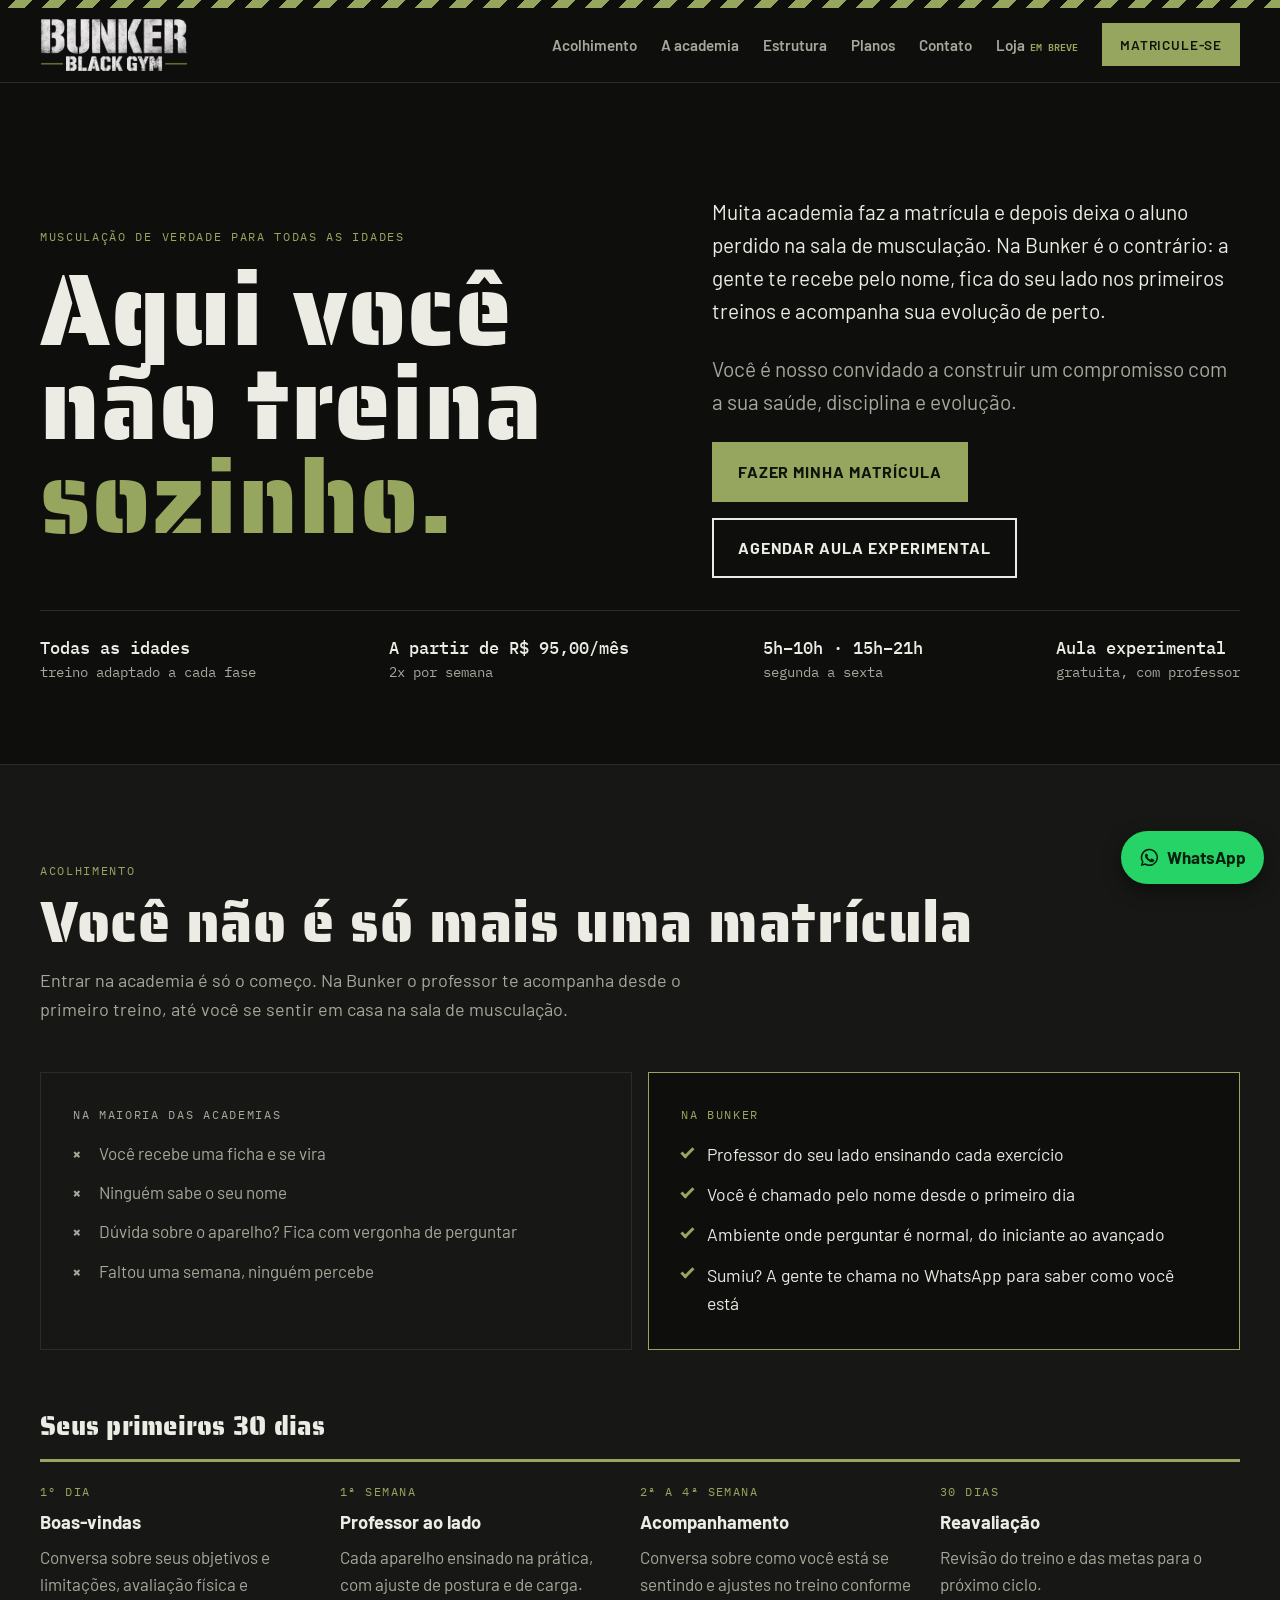
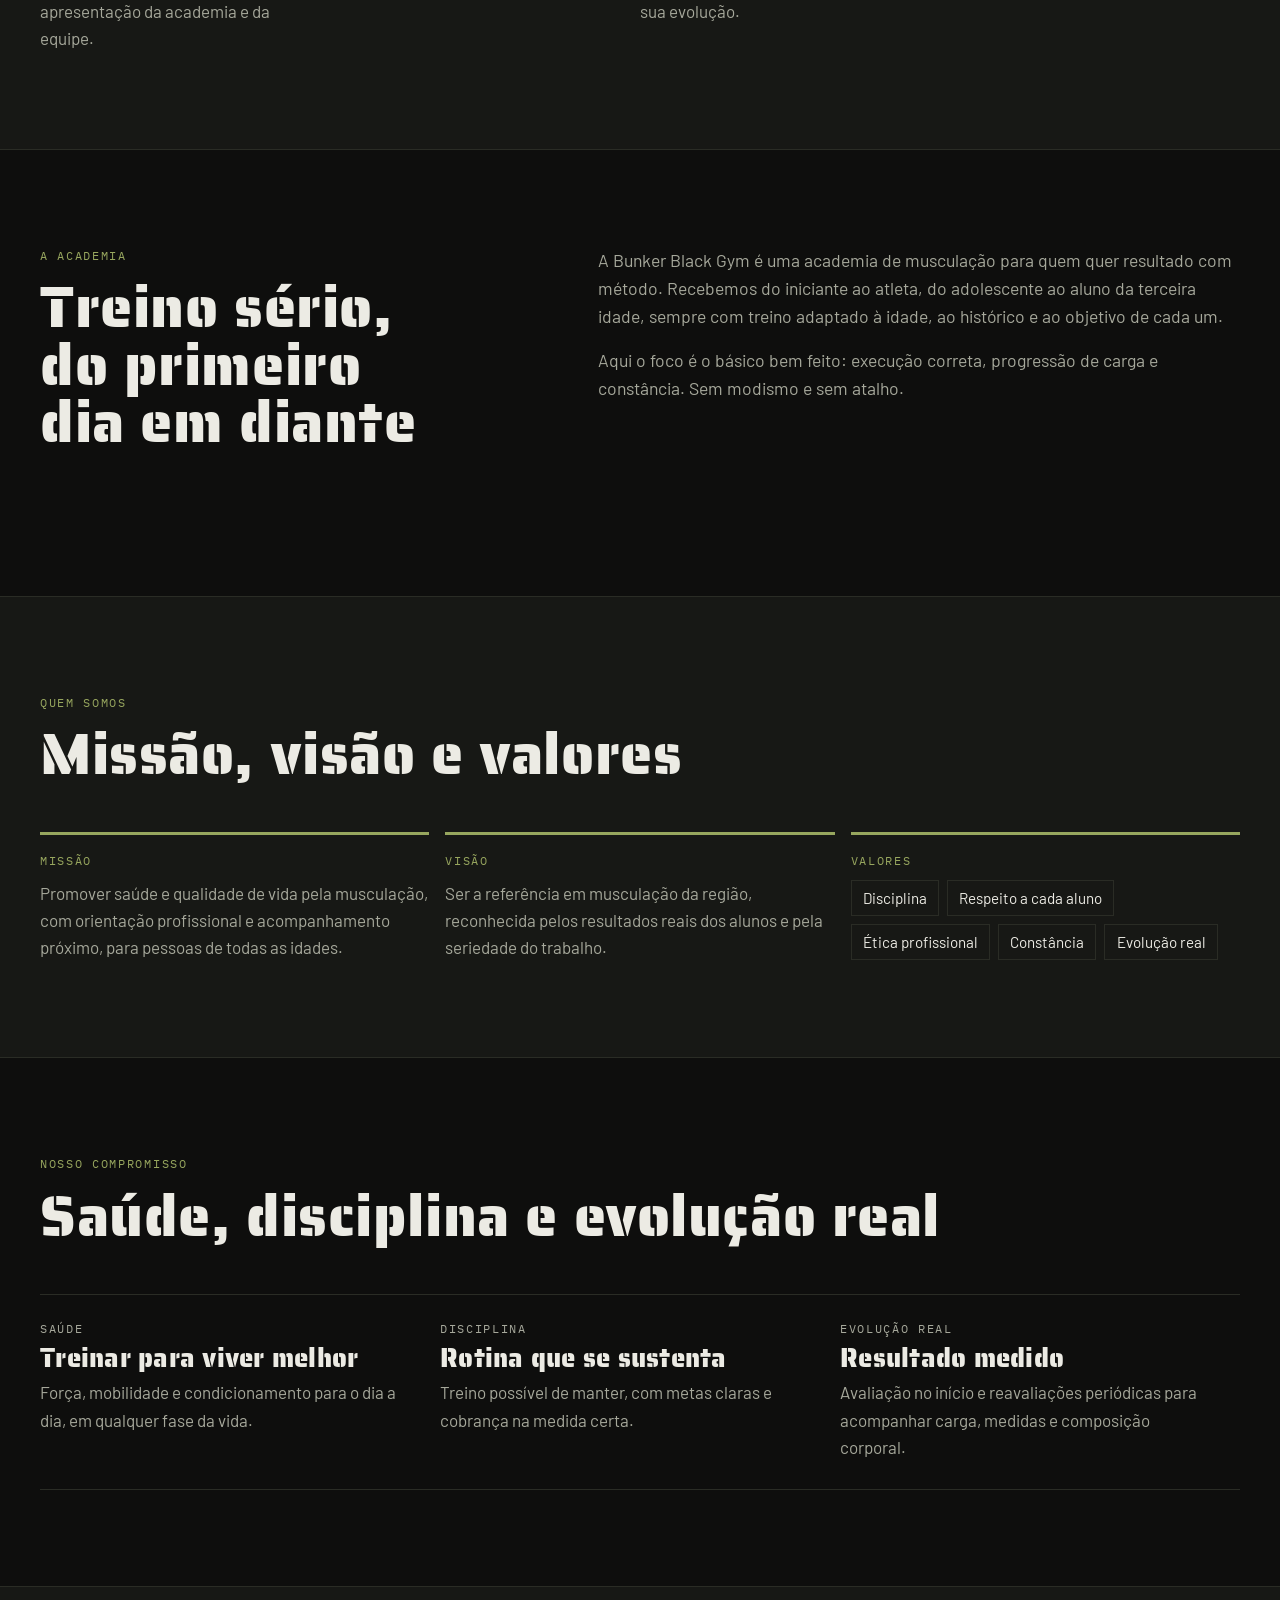
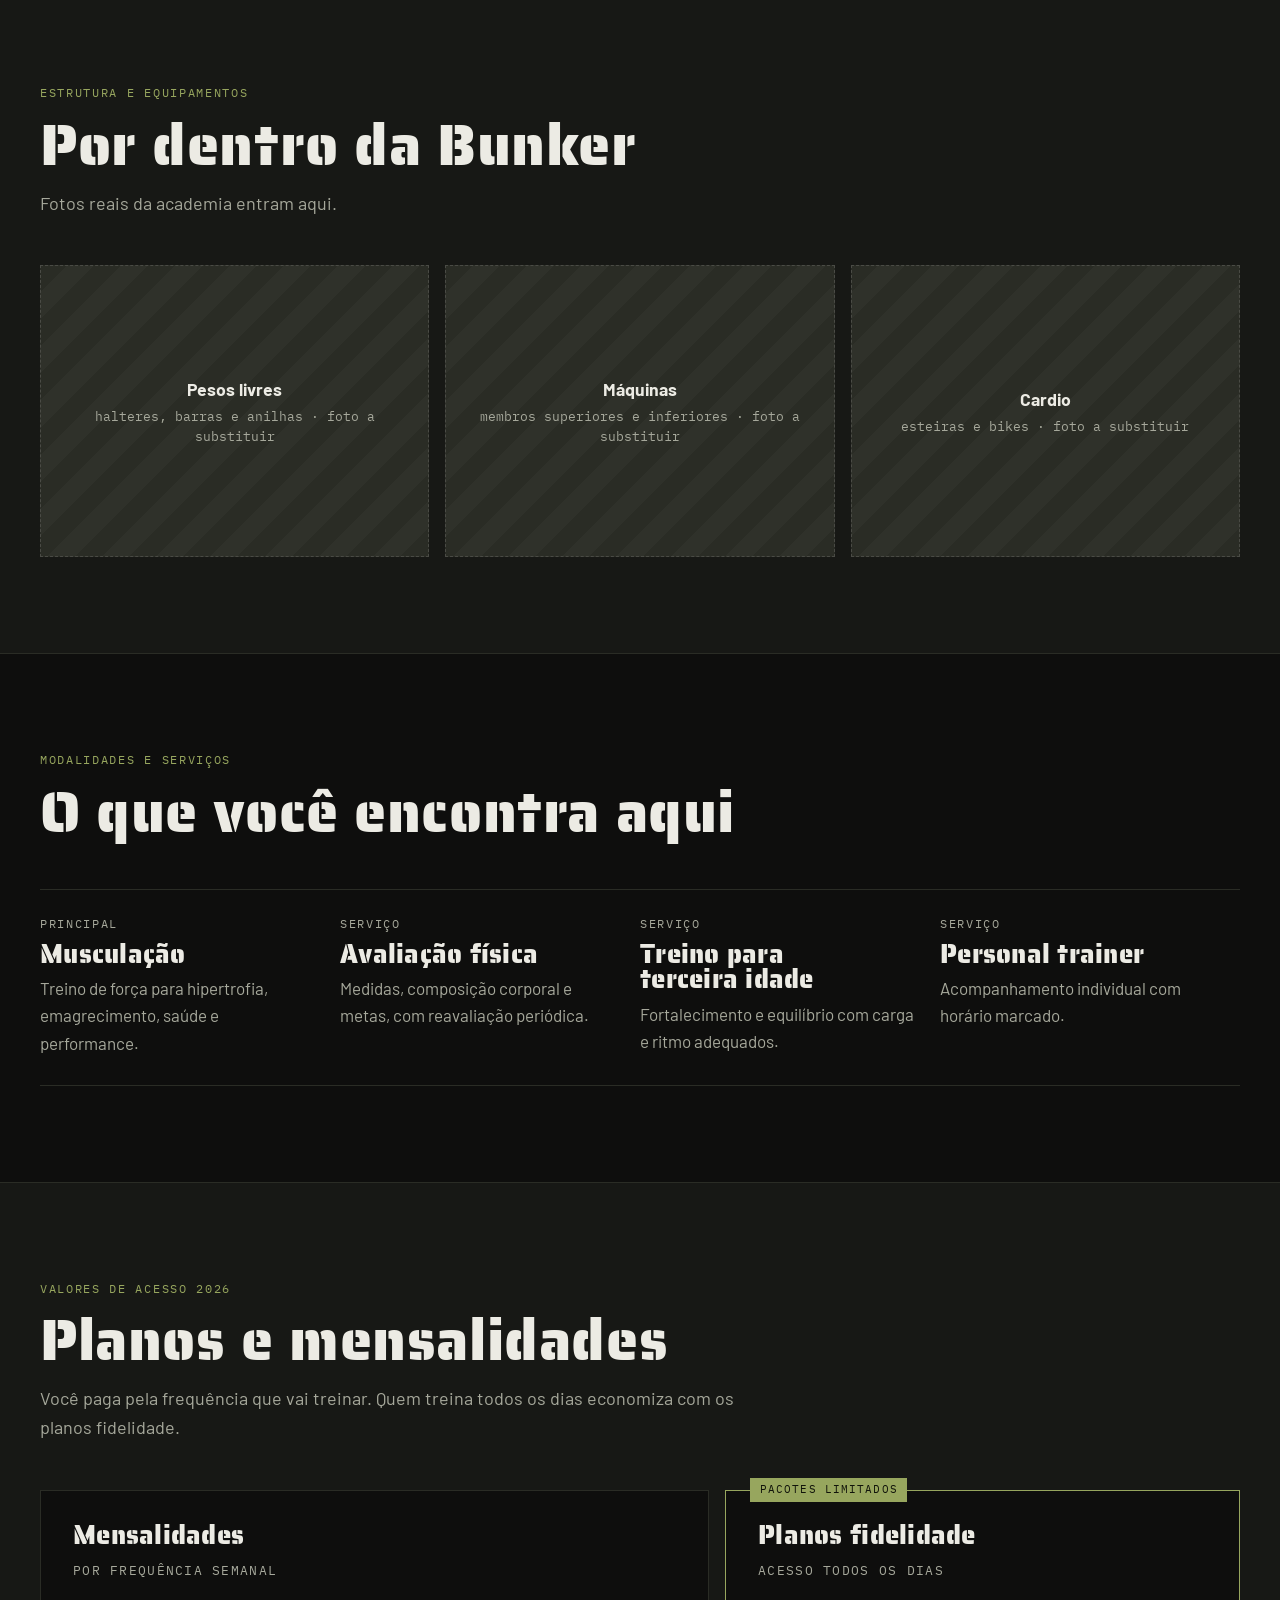
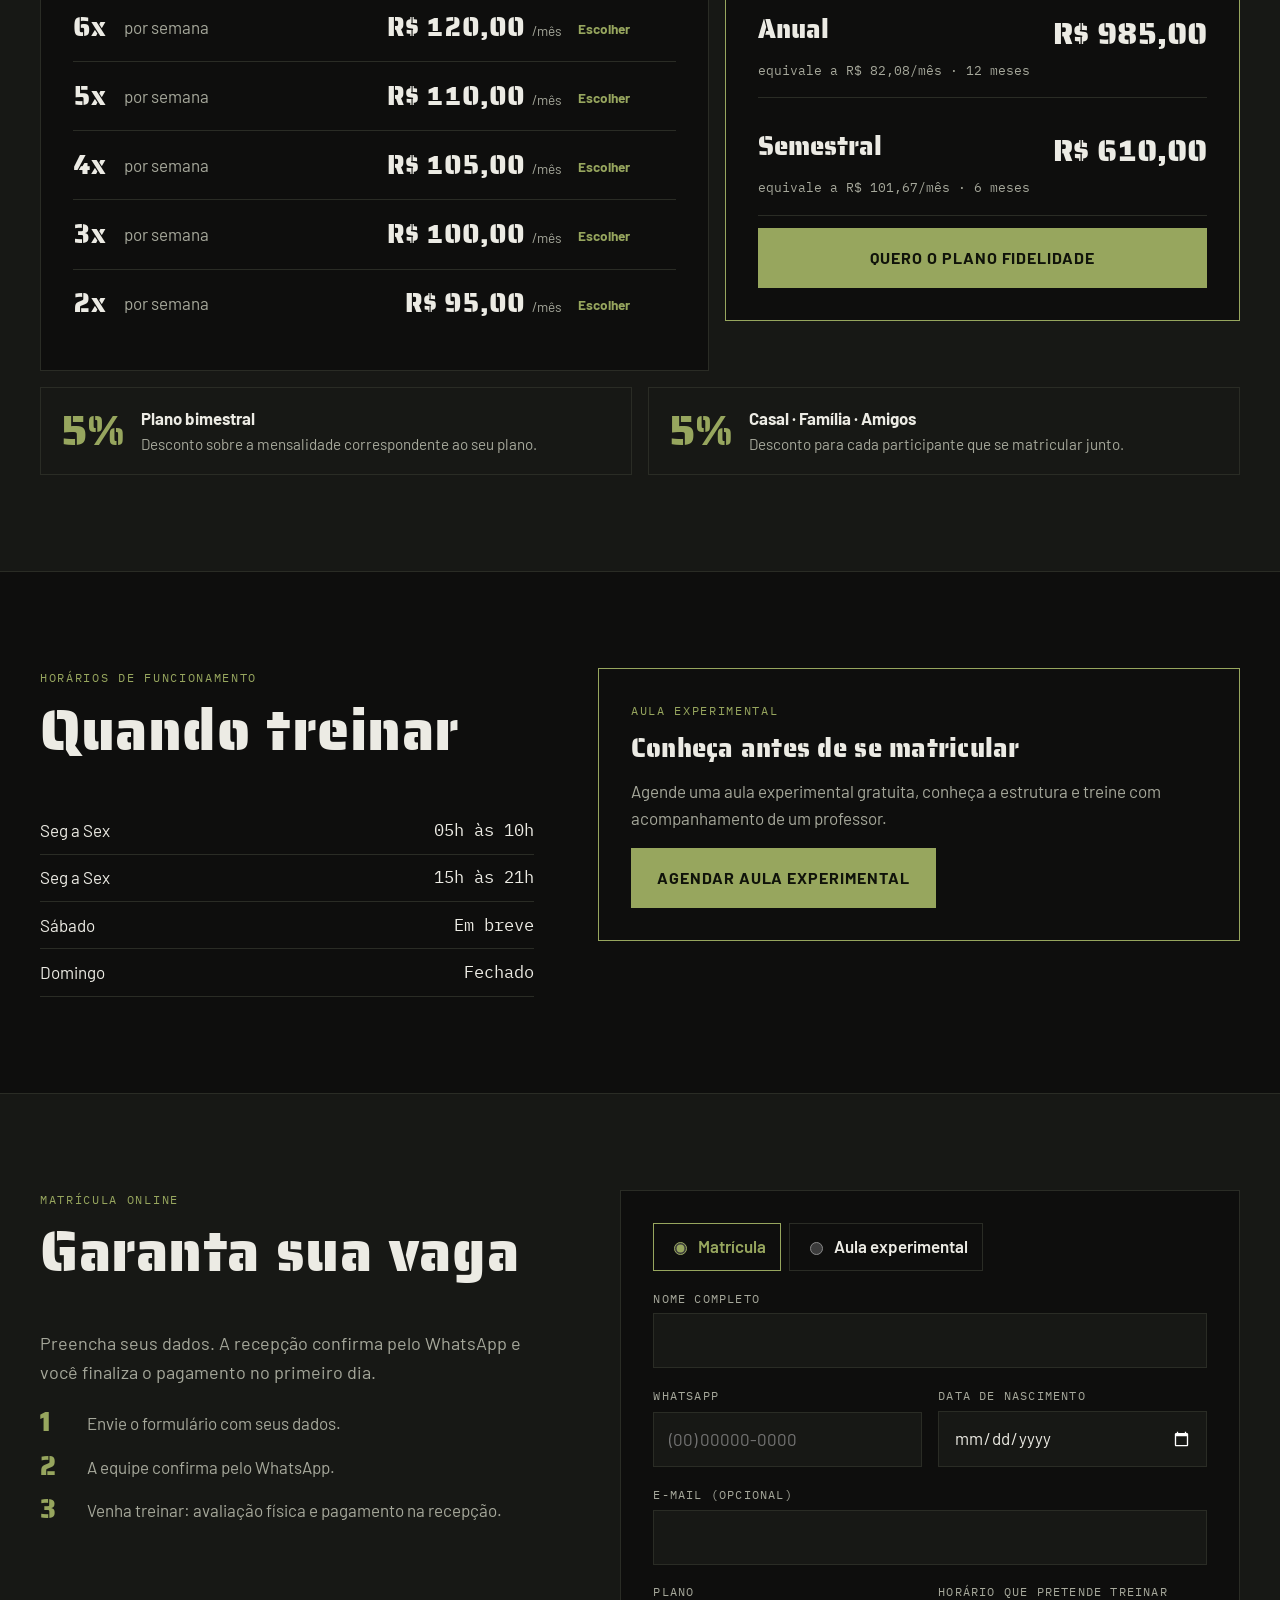
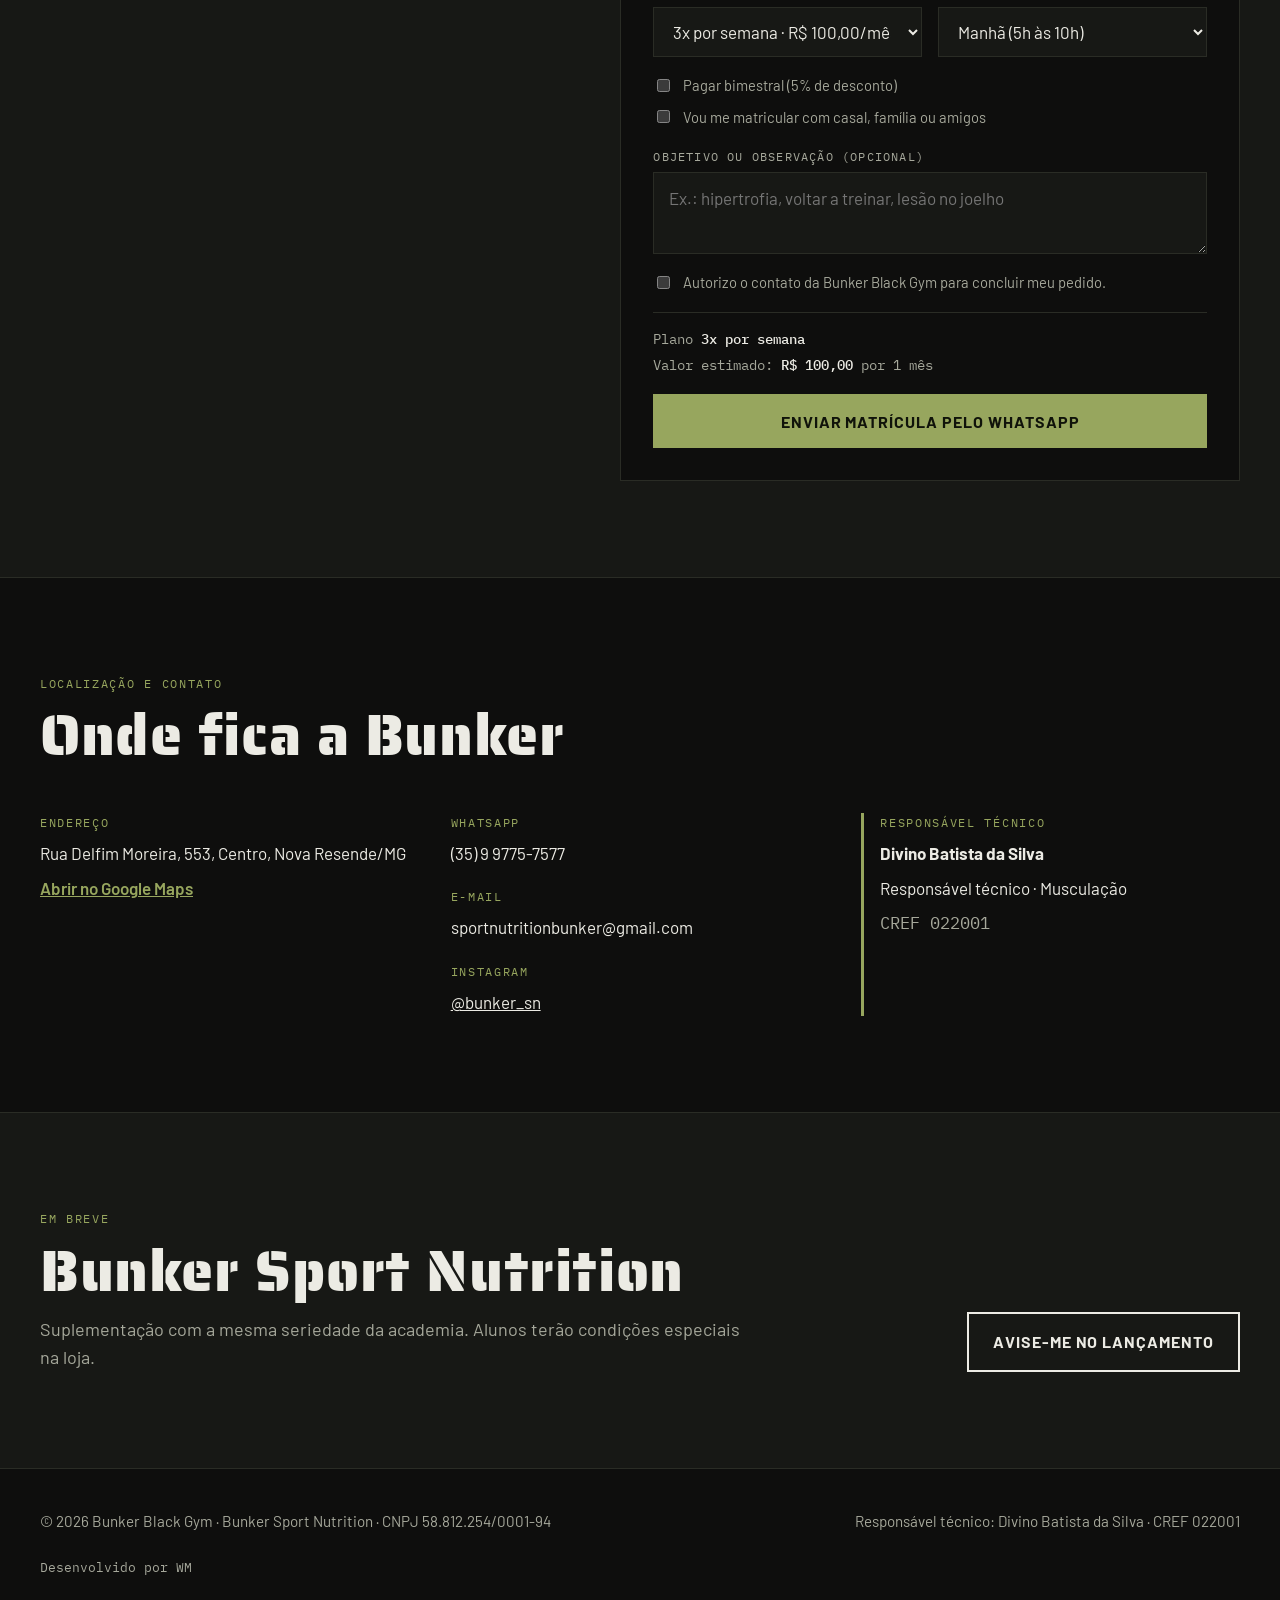
==== commit 614bc0a0: "Novo texto de abertura da seção de acolhimento Título e frase de abertura agora falam do que o aluno" ====
--- a/index.html
+++ b/index.html
@@ -58,8 +58,8 @@
     <div class="wrap">
       <div class="cab-secao">
         <p class="rotulo">Acolhimento</p>
-        <h2>O aluno não pode ficar abandonado na sala</h2>
-        <p class="lead">A maioria das academias investe em aparelhos e em captar clientes. Depois da matrícula, o aluno fica deslocado, sem saber o que fazer, e desiste. Na Bunker o foco é a pessoa.</p>
+        <h2>Você não é só mais uma matrícula</h2>
+        <p class="lead">Entrar na academia é só o começo. Na Bunker o professor te acompanha desde o primeiro treino, até você se sentir em casa na sala de musculação.</p>
       </div>
       <div class="contraste">
         <div class="lado lado--comum">
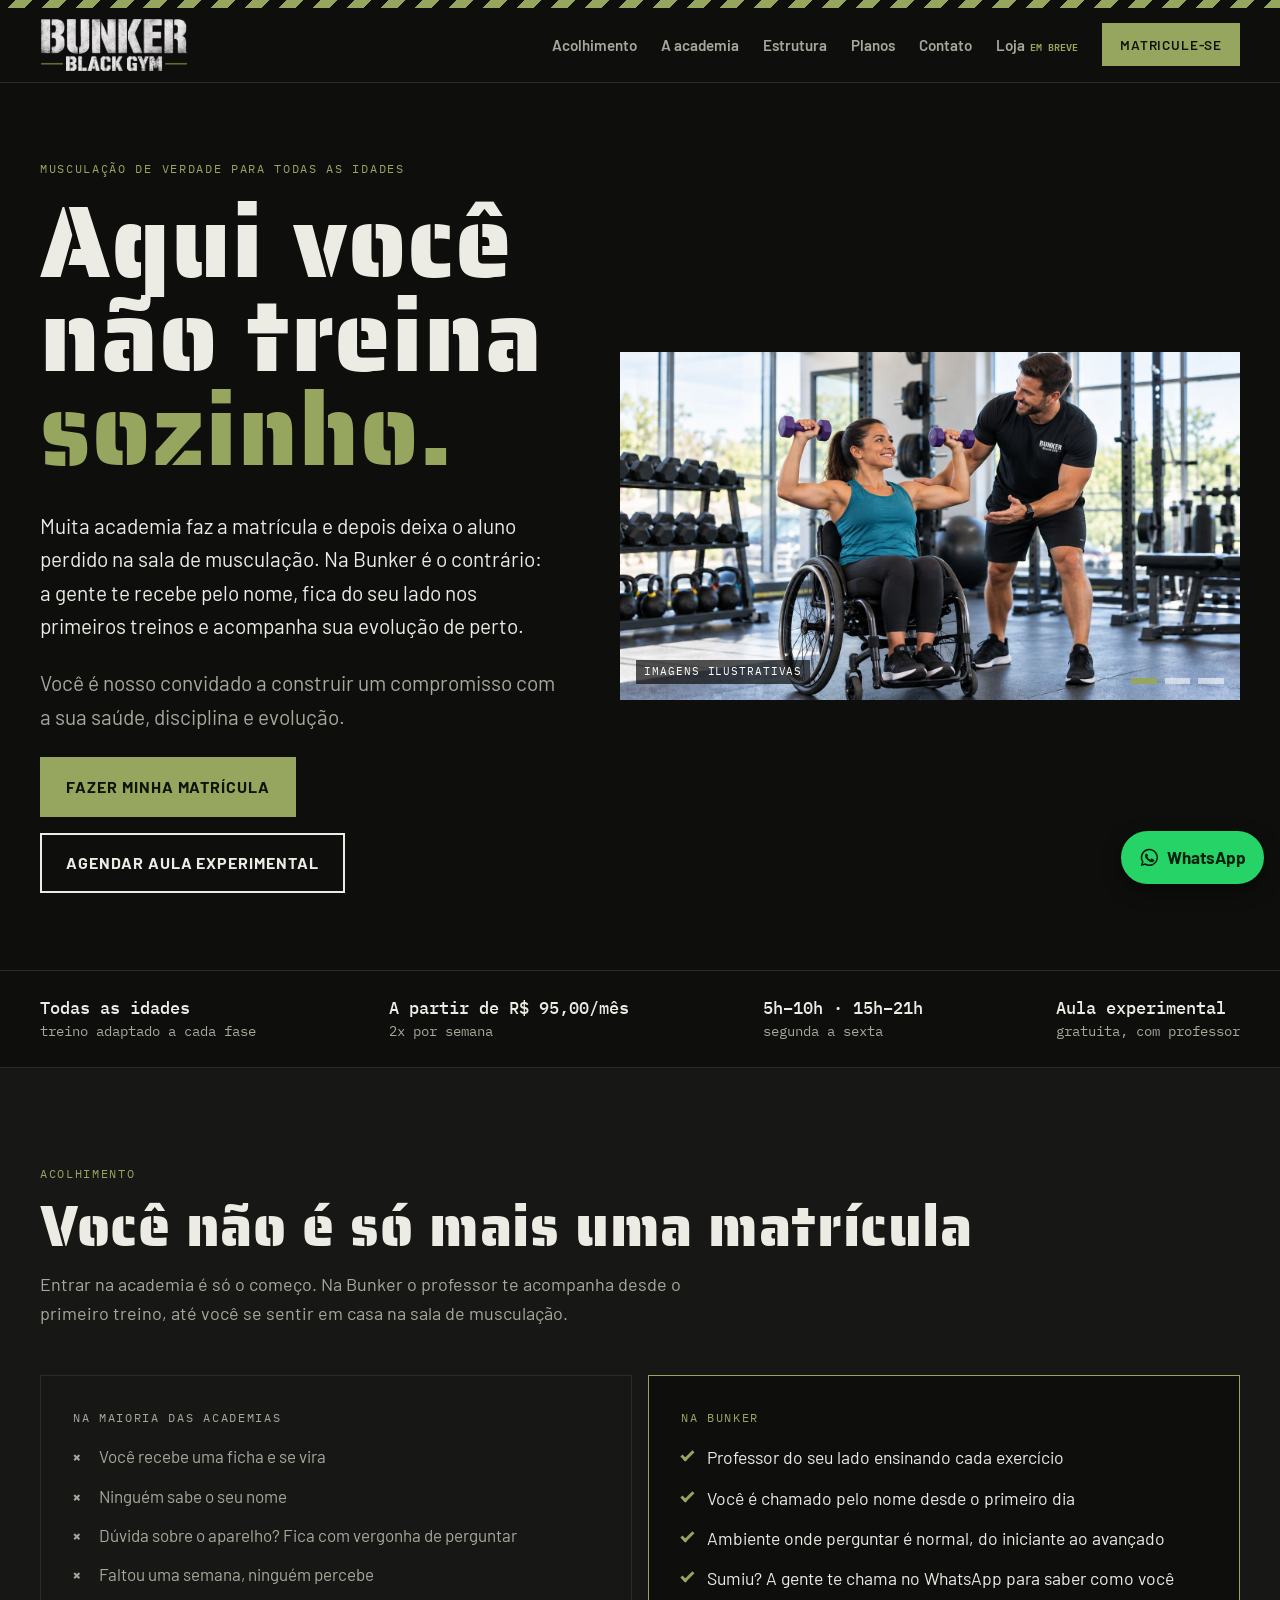
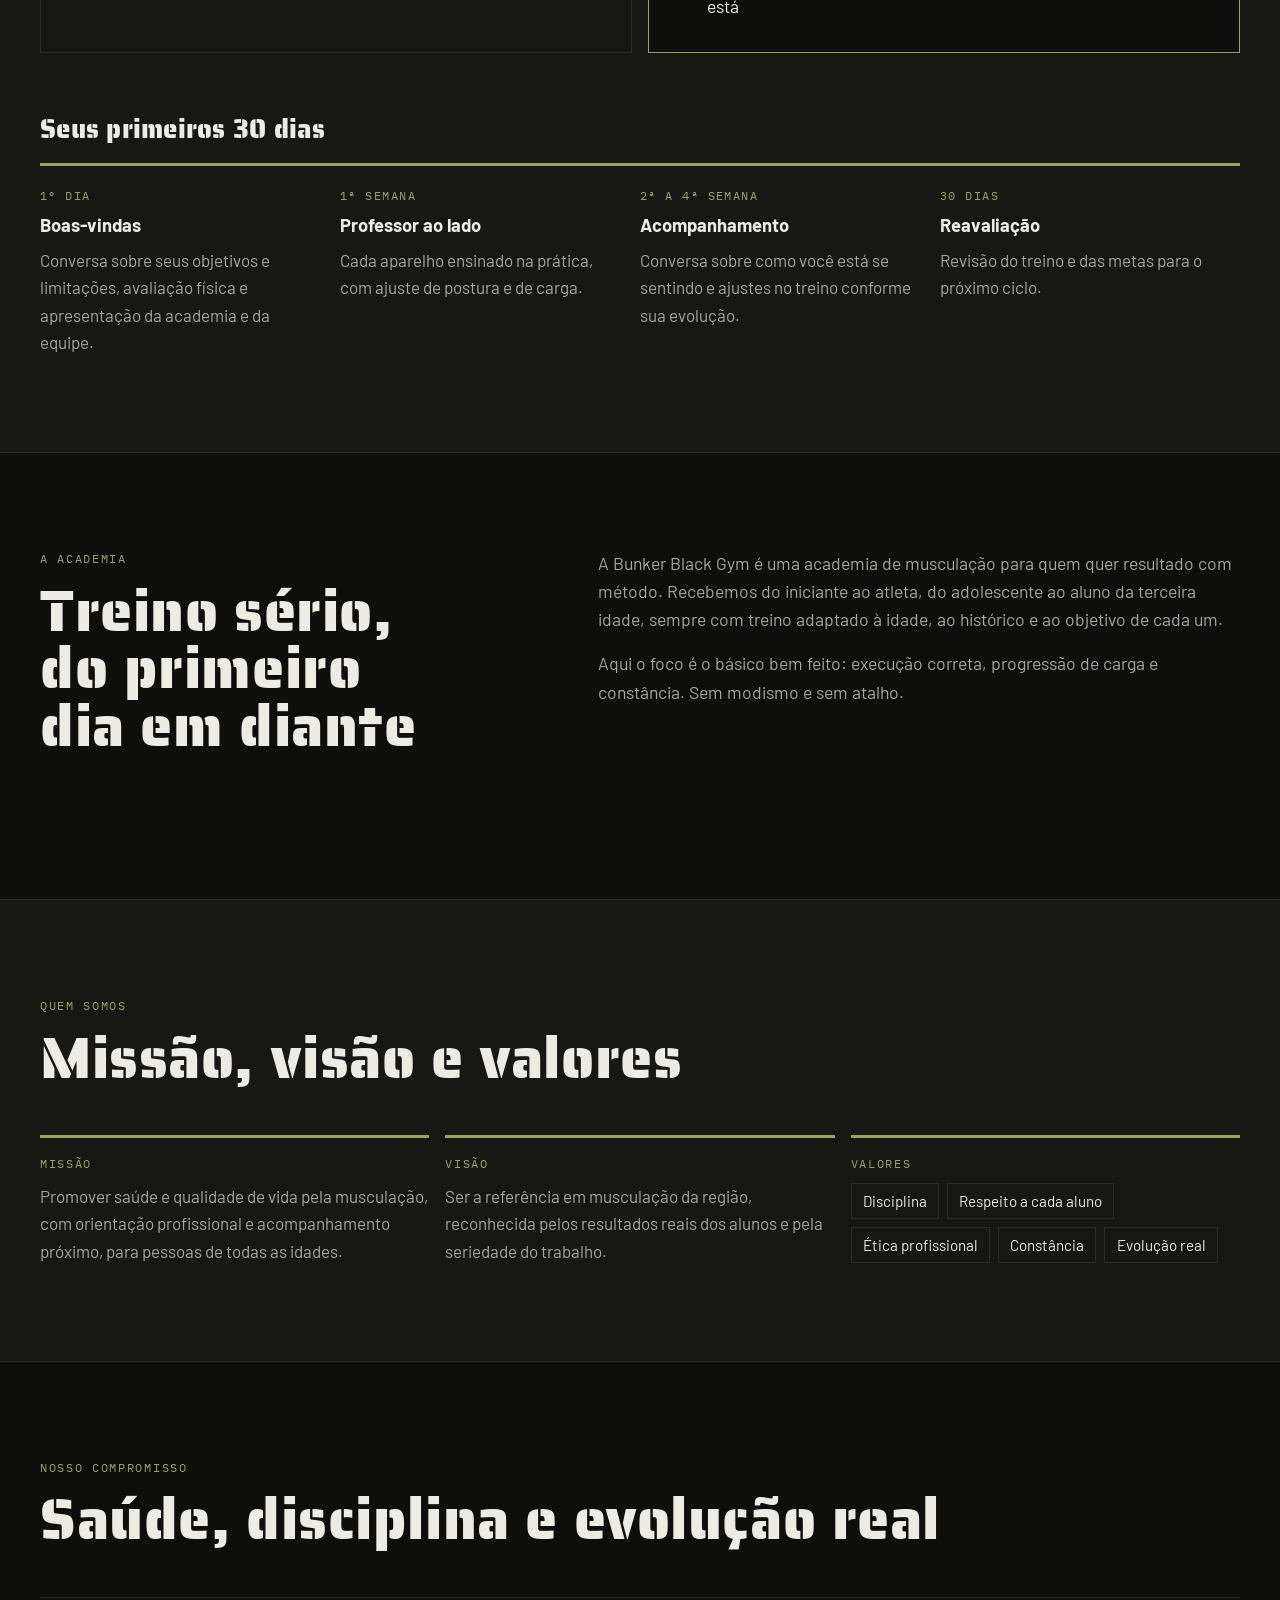
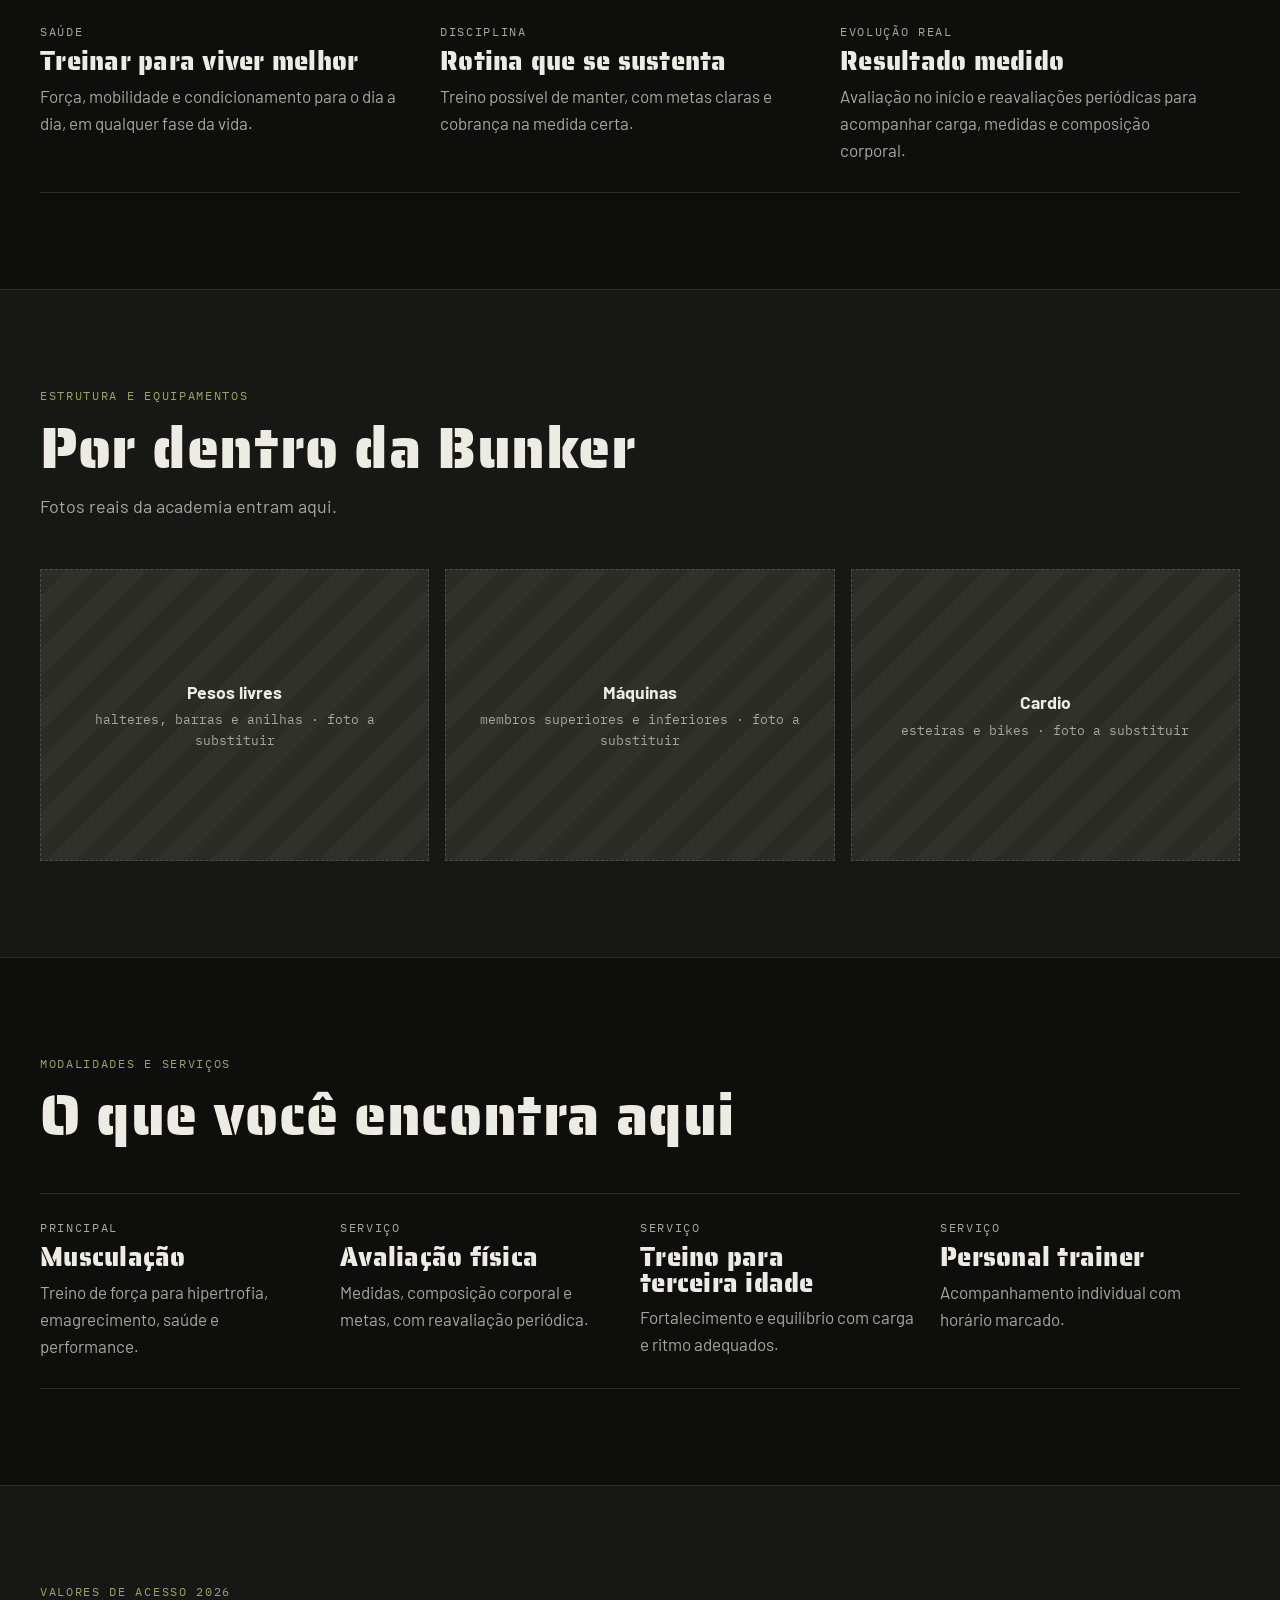
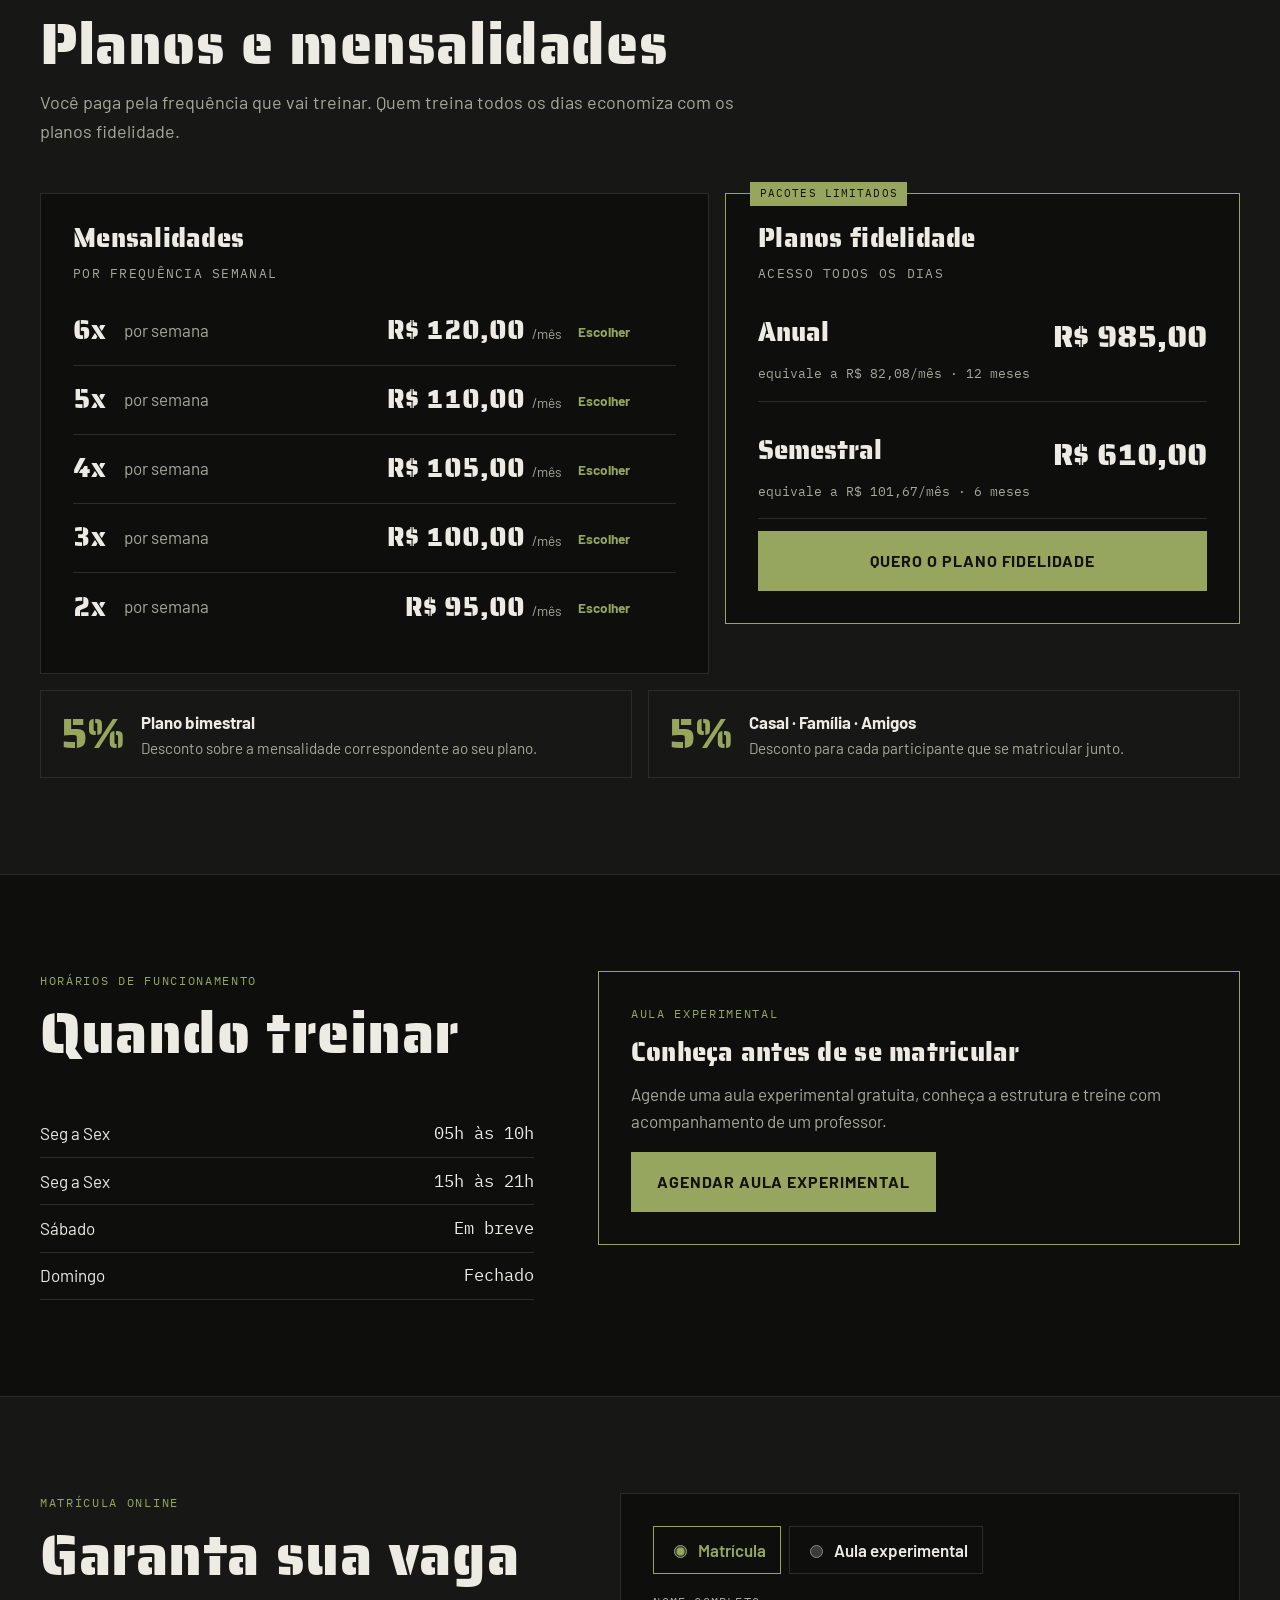
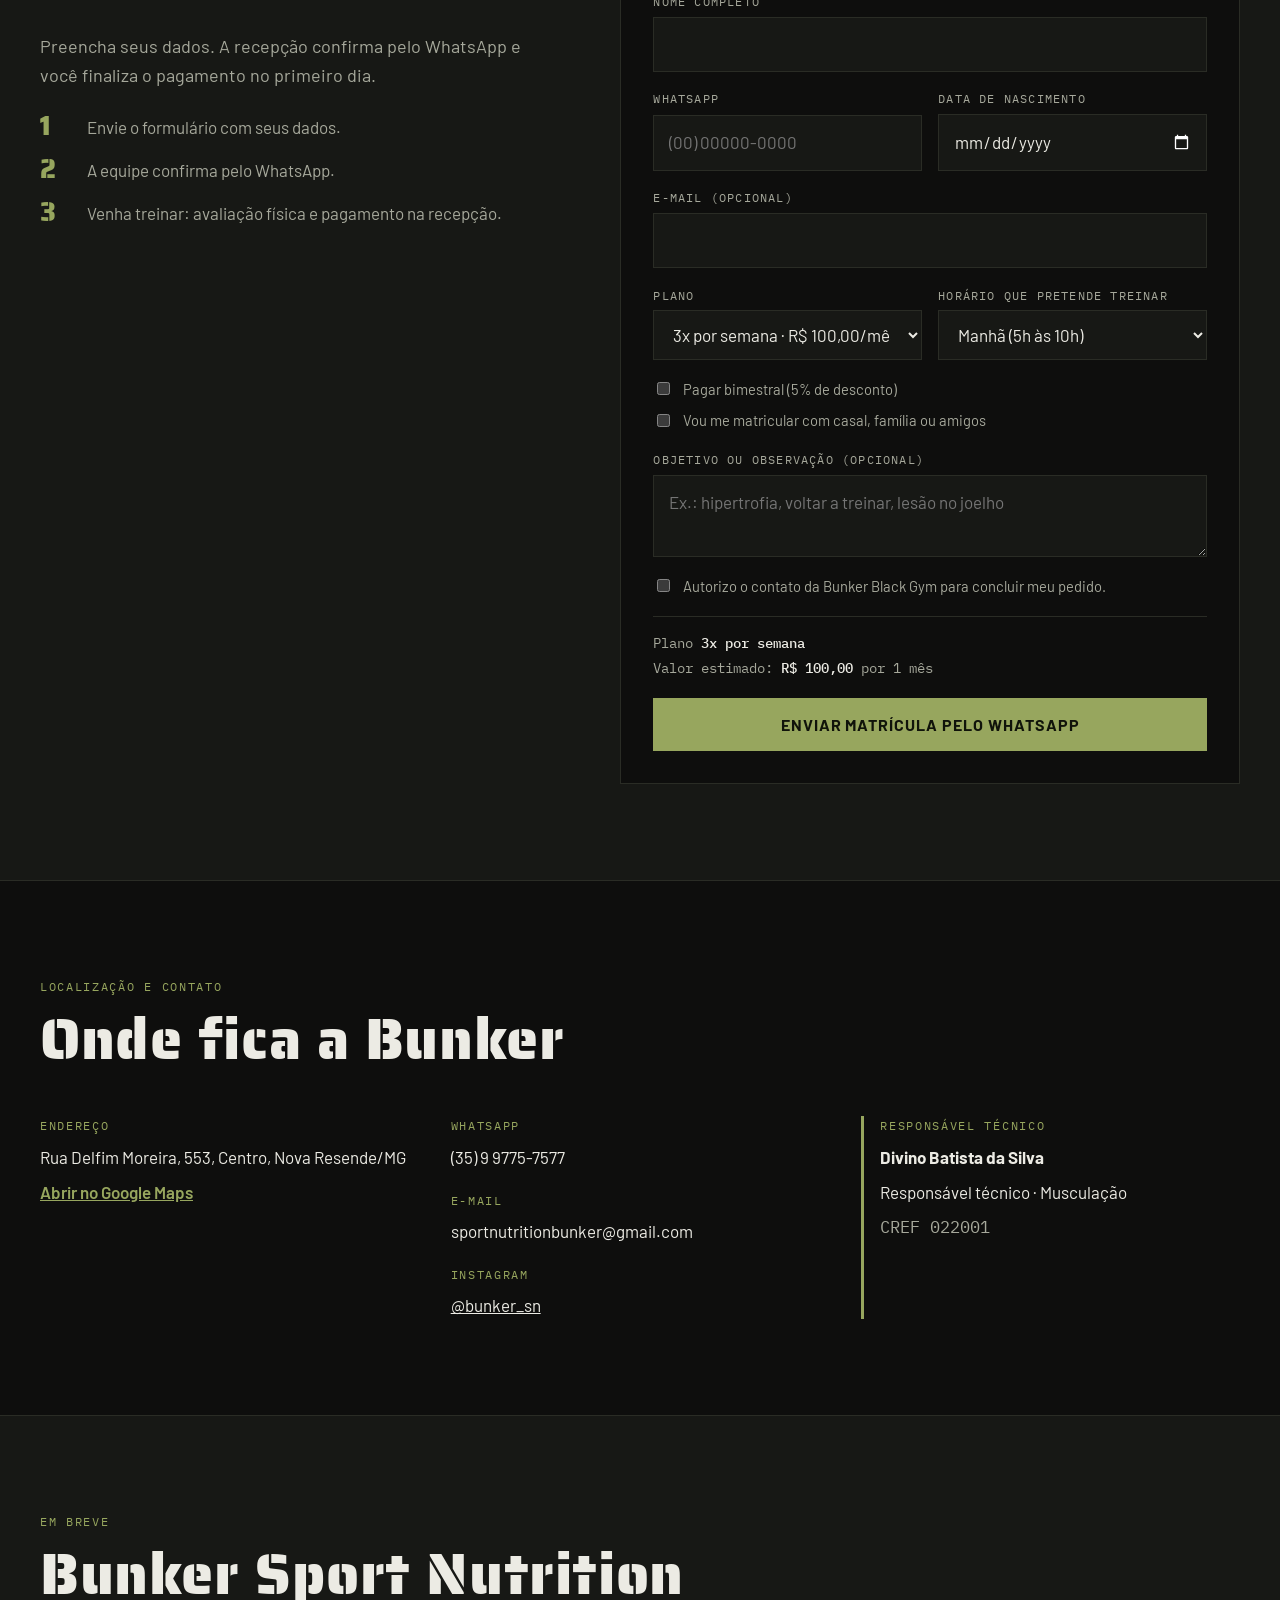
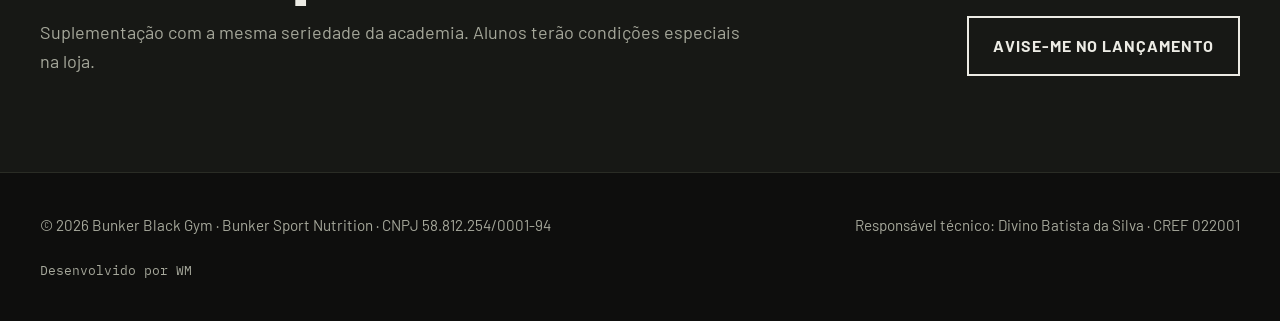
==== commit 124456e4: "Coloca as três imagens no topo, ao lado do título As imagens ficam num painel à direita (abaixo do t" ====
--- a/index.html
+++ b/index.html
@@ -35,8 +35,9 @@
 </header>
 
 <main id="inicio">
-  <section class="hero">
-    <div class="wrap">
+  <section class="hero" id="hero">
+    <div class="wrap">
+      <div class="hero-midia" id="hero-midia"></div>
       <div class="hero-titulo">
         <p class="rotulo">Musculação de verdade para todas as idades</p>
         <h1>Aqui você não treina <em>sozinho.</em></h1>
@@ -49,9 +50,14 @@
           <a class="btn btn--vazado" href="#experimental">Agendar aula experimental</a>
         </div>
       </div>
+    </div>
+  </section>
+
+  <div class="faixa-fatos">
+    <div class="wrap">
       <div class="fatos" id="fatos"></div>
     </div>
-  </section>
+  </div>
 
   <!-- Acolhimento: diferencial principal -->
   <section class="faixa faixa--alt" id="acolhimento">
--- a/css/academia.css
+++ b/css/academia.css
@@ -168,3 +168,27 @@
 .jornada .quando { font-family: var(--f-util); font-size: .75rem; letter-spacing: .12em; text-transform: uppercase; color: var(--oliva); }
 .jornada b { font-size: 1.15rem; }
 .jornada p { color: var(--cinza); }
+
+/* v6: faixa de fatos e imagens/vídeo no topo (a mídia só aparece se config.heroMidia tiver itens) */
+.faixa-fatos { padding-block: 1.5rem; border-top: 1px solid var(--parede); }
+.faixa-fatos .fatos { display: flex; flex-wrap: wrap; gap: 1rem 2.5rem; justify-content: space-between; font-family: var(--f-util); font-size: .85rem; color: var(--cinza); }
+.faixa-fatos .fatos b { color: var(--giz); font-weight: 500; display: block; font-size: 1.05rem; }
+
+.hero-midia { display: none; }
+.hero--midia .hero-midia { display: block; position: relative; aspect-ratio: 16 / 9; background: var(--concreto-2); overflow: hidden; }
+.hero--midia { padding-top: 1.25rem; }
+.hero-slide { position: absolute; inset: 0; width: 100%; height: 100%; object-fit: cover; object-position: center 30%; opacity: 0; transition: opacity 1s ease; }
+.hero-slide.ativo { opacity: 1; }
+.hero-pontos { position: absolute; z-index: 3; right: 1rem; bottom: 1rem; display: flex; gap: .5rem; }
+.hero-pontos button { width: 1.6rem; height: .4rem; border: 0; padding: 0; background: rgba(255,255,255,.55); cursor: pointer; }
+.hero-pontos button[aria-current="true"] { background: var(--oliva); }
+.hero-pontos button:focus-visible { outline: 2px solid var(--oliva); outline-offset: 3px; }
+.hero-legenda { position: absolute; z-index: 3; left: 1rem; bottom: 1rem; font-family: var(--f-util); font-size: .7rem; letter-spacing: .08em; text-transform: uppercase; color: #fff; background: rgba(14,14,13,.7); padding: .2rem .5rem; }
+
+@media (min-width: 64rem) {
+  .hero--midia { padding-block: clamp(3rem, 6vw, 5rem); }
+  .hero--midia .wrap { grid-template-columns: minmax(0, 5fr) minmax(0, 6fr); grid-template-rows: auto; align-items: center; }
+  .hero--midia .hero-titulo { grid-column: 1; grid-row: 1; }
+  .hero--midia .hero-texto { grid-column: 1; grid-row: 2; }
+  .hero--midia .hero-midia { grid-column: 2; grid-row: 1 / span 2; }
+}
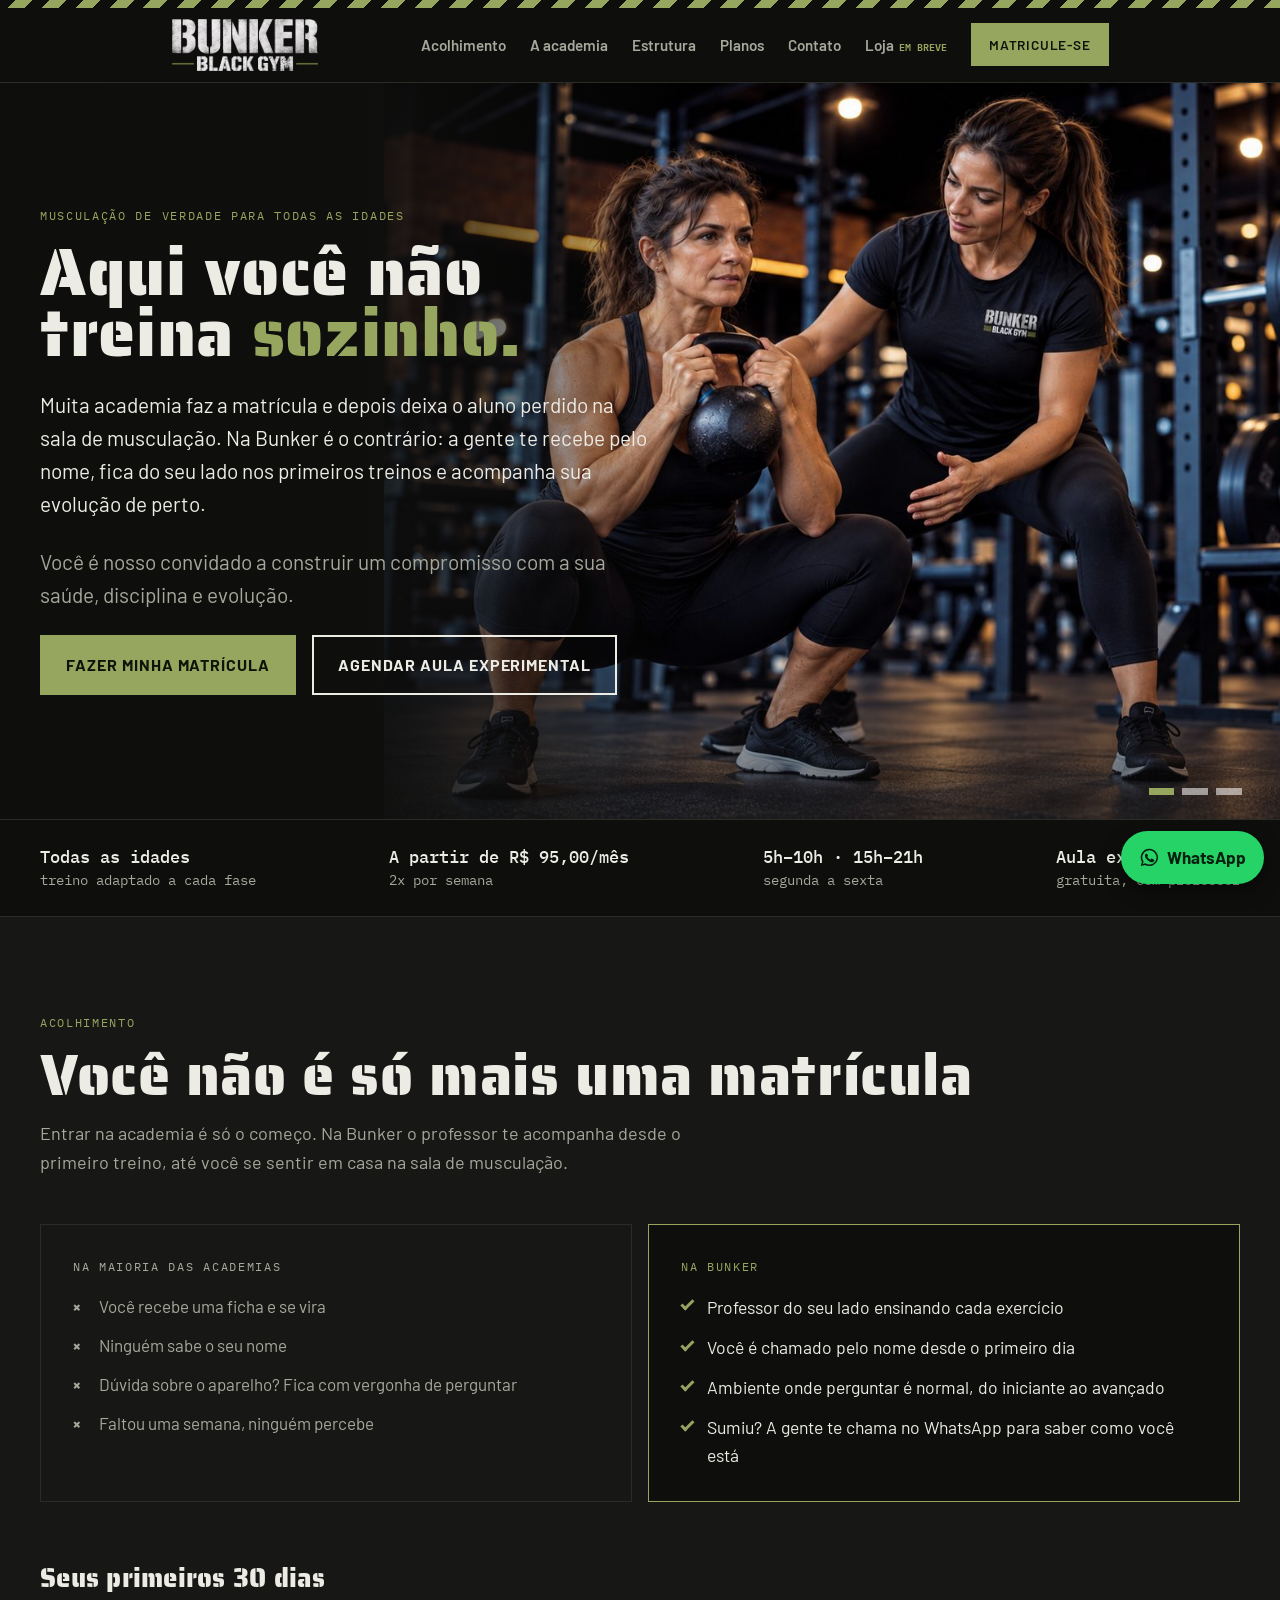
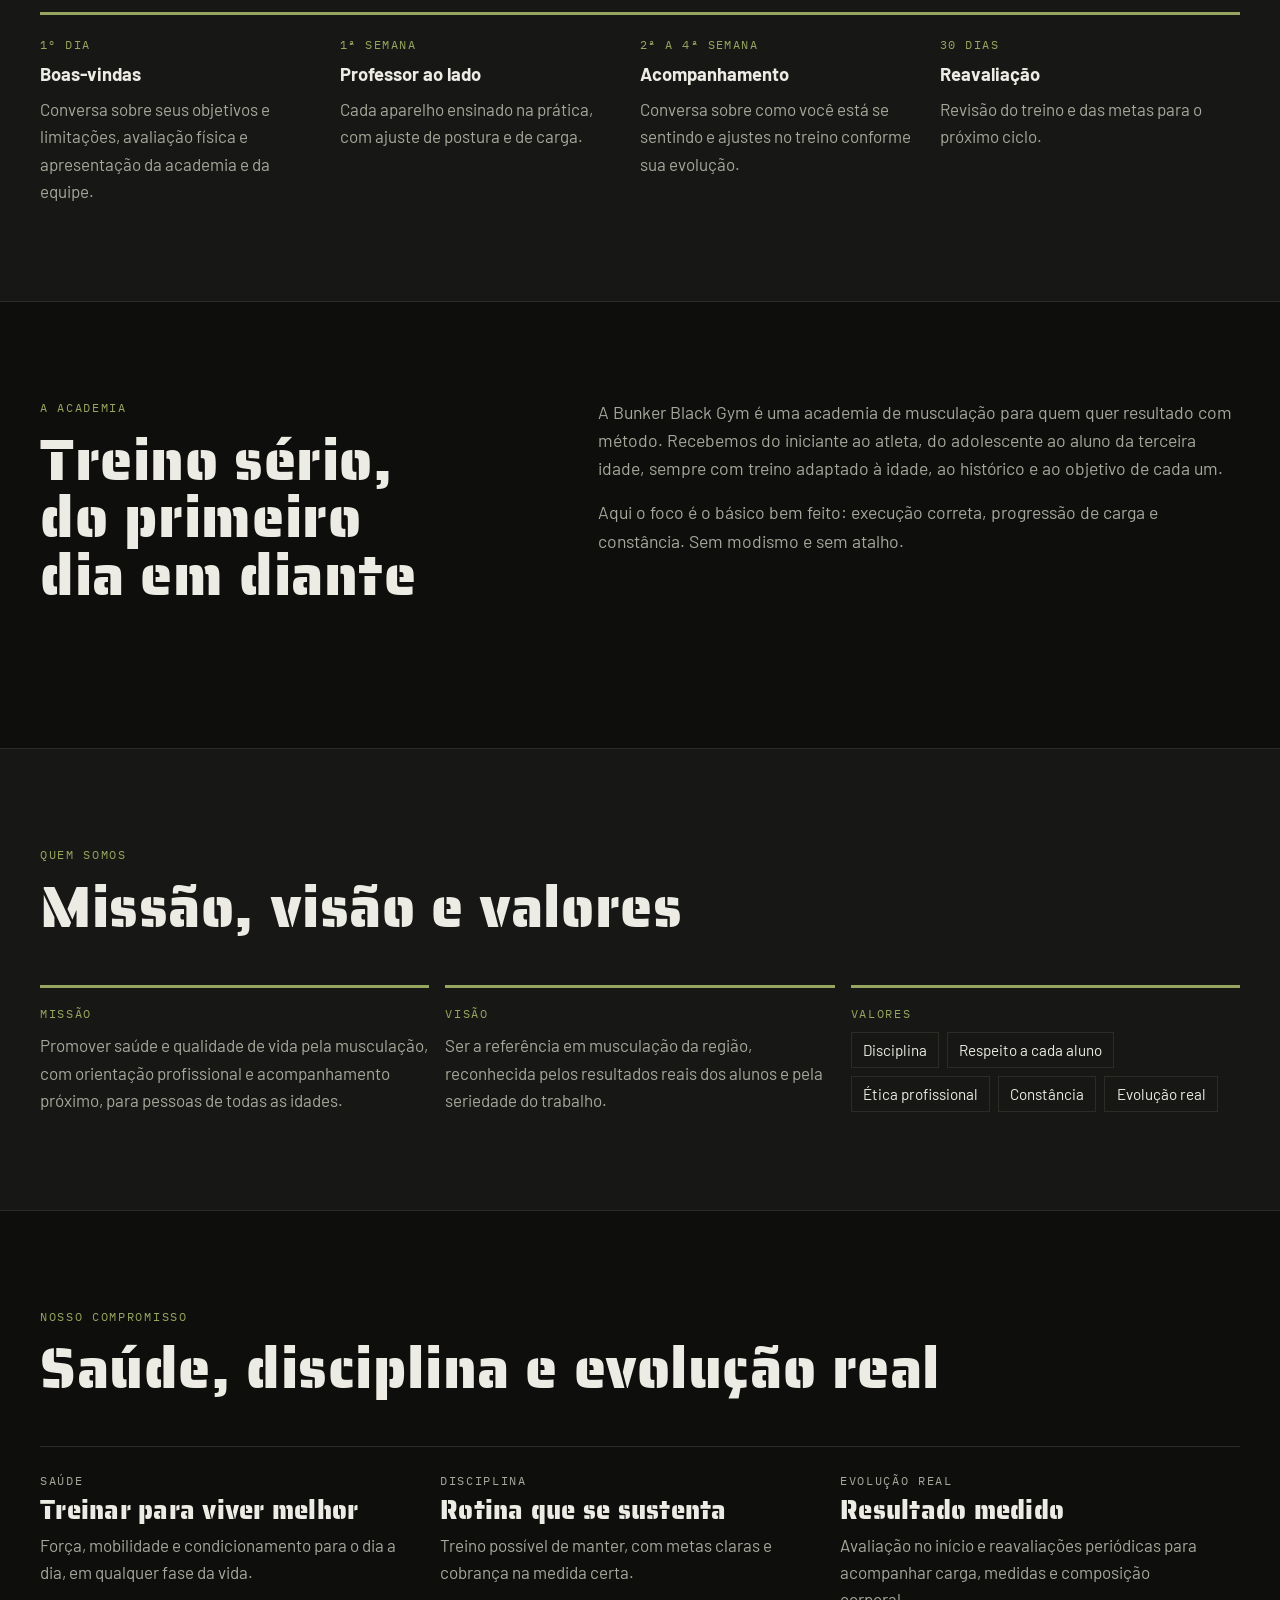
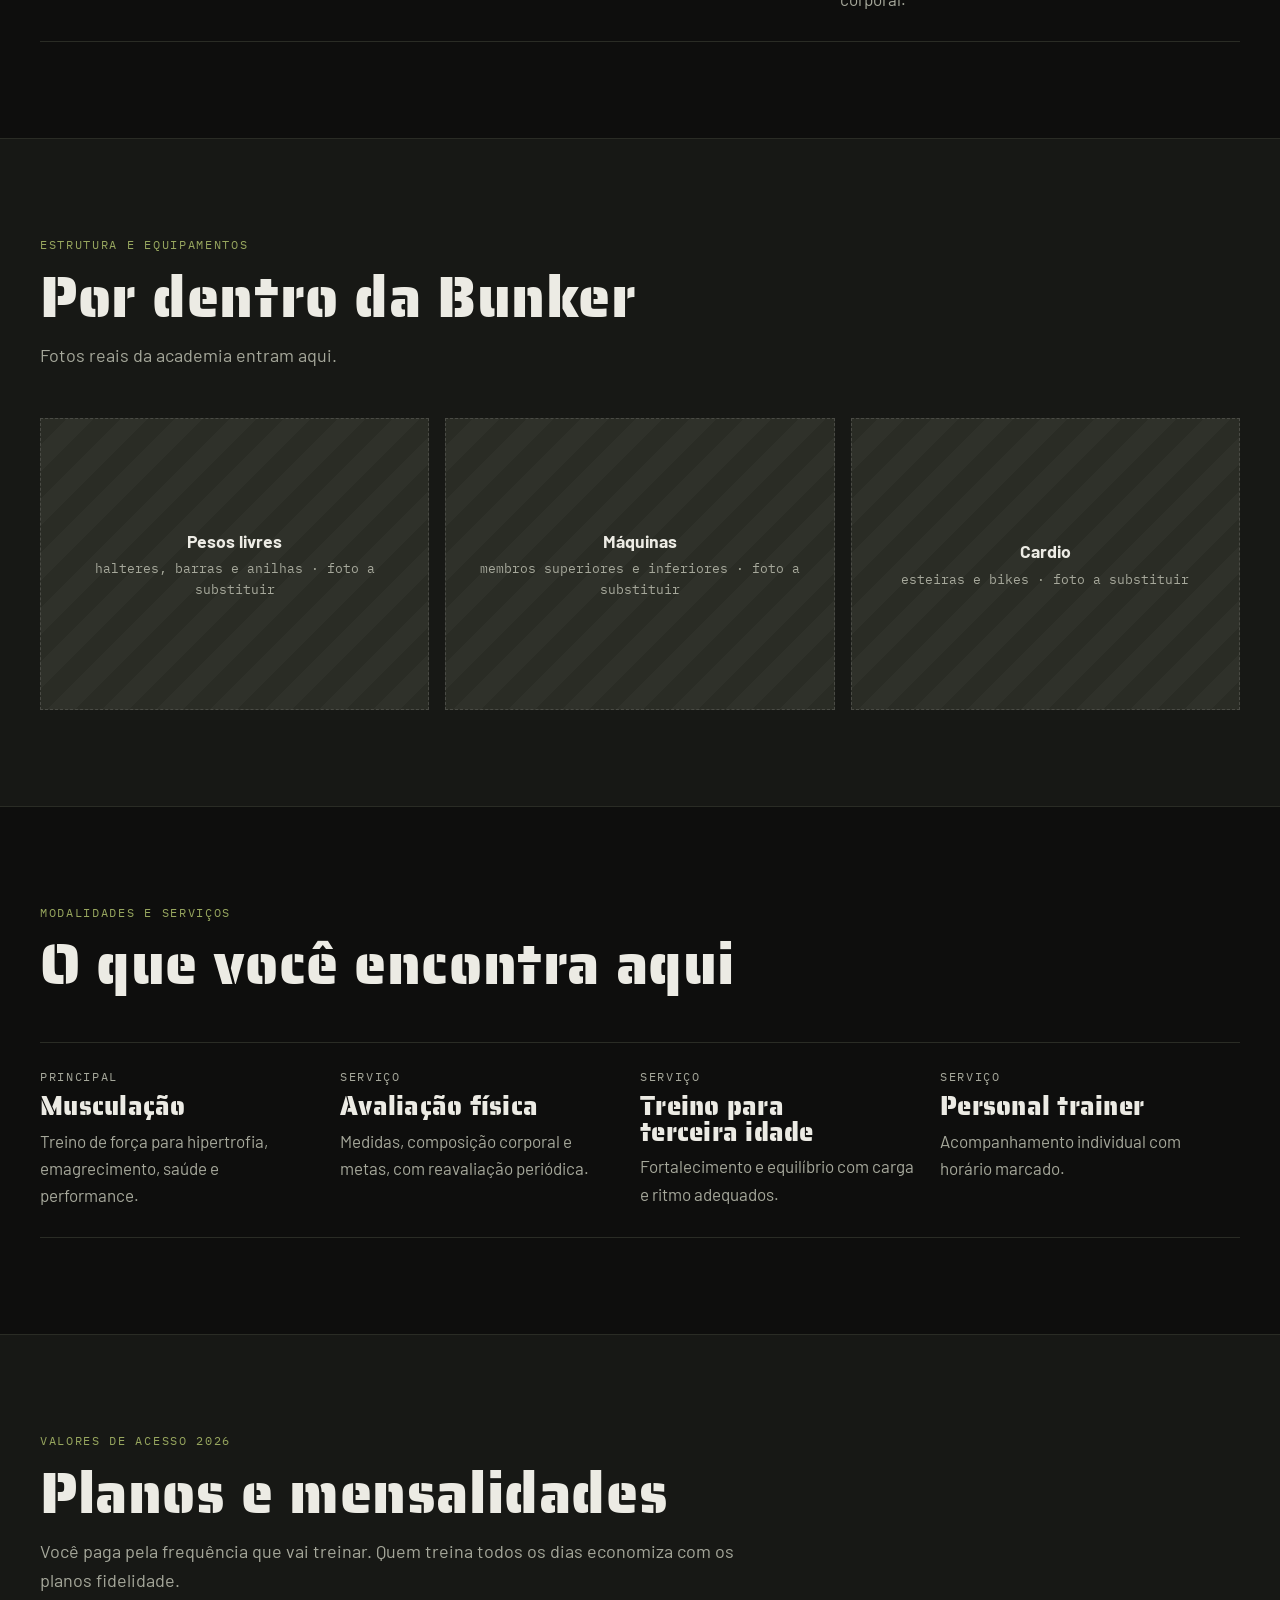
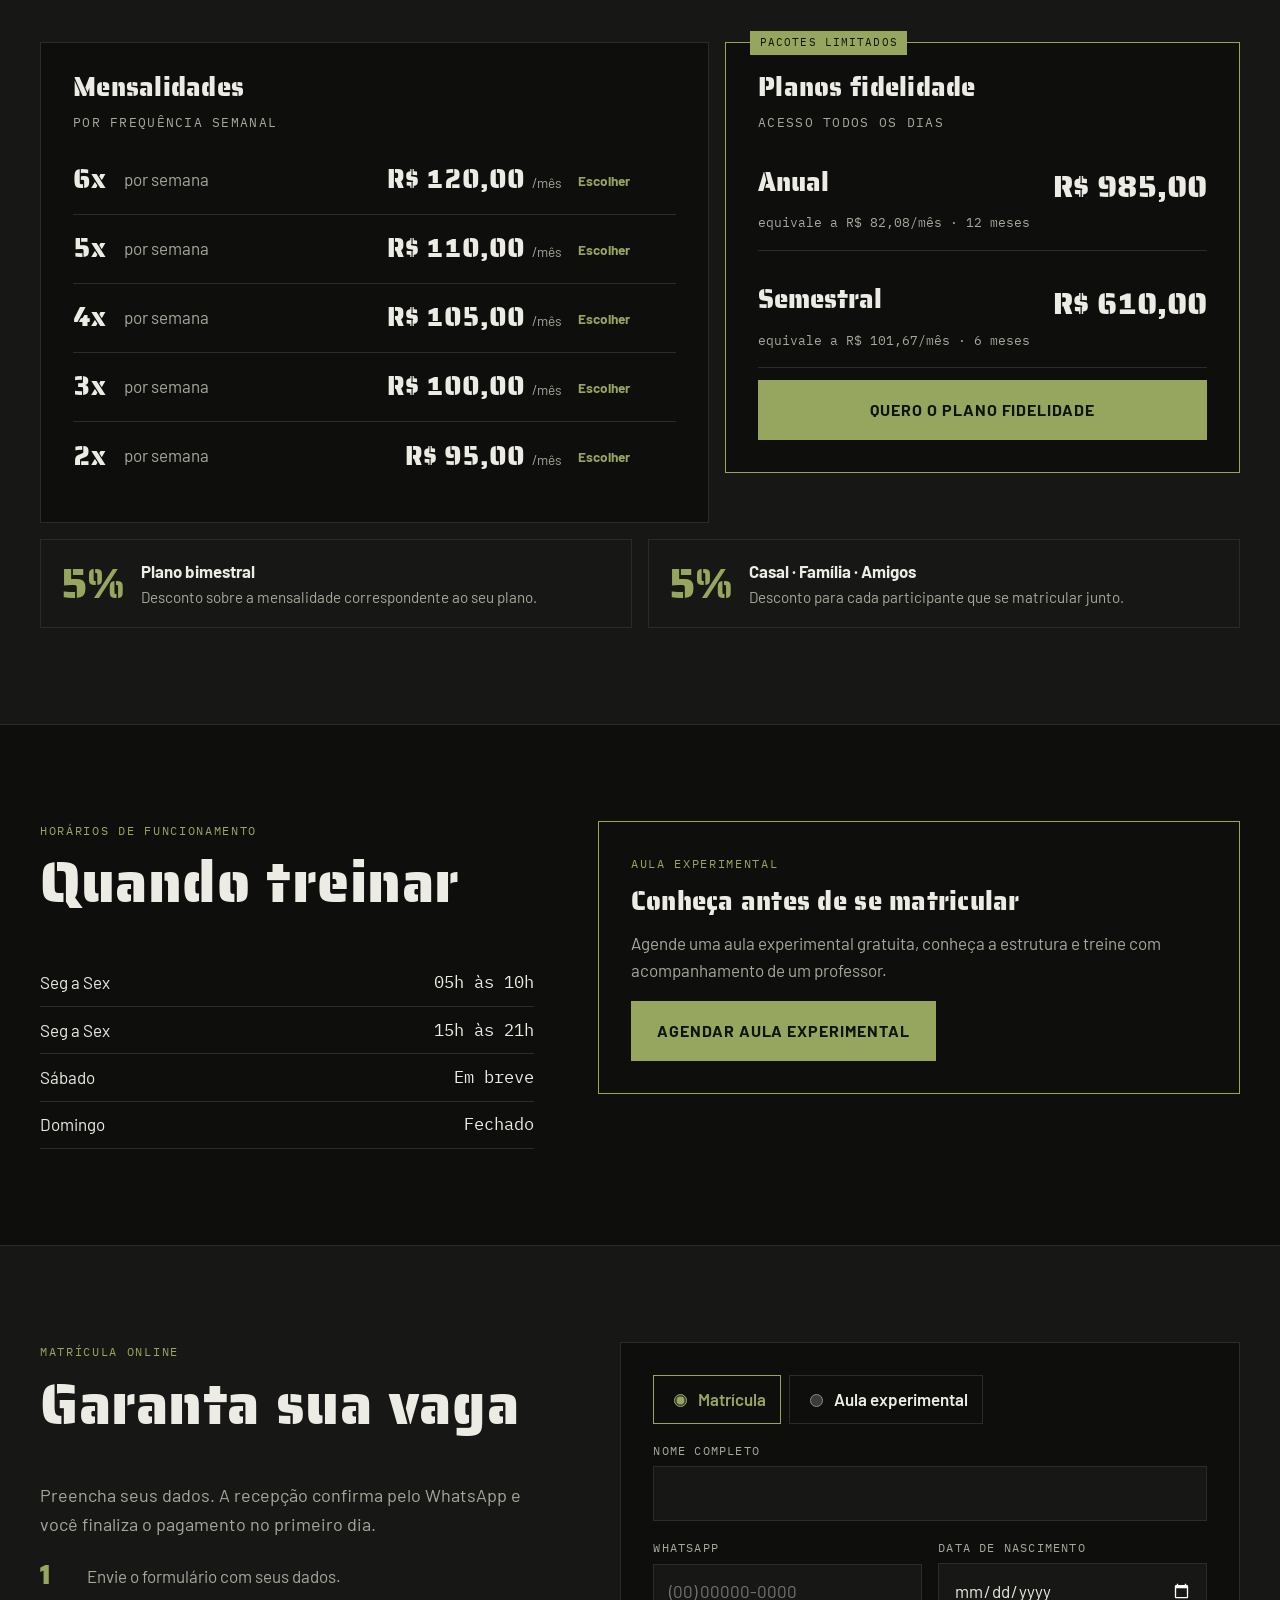
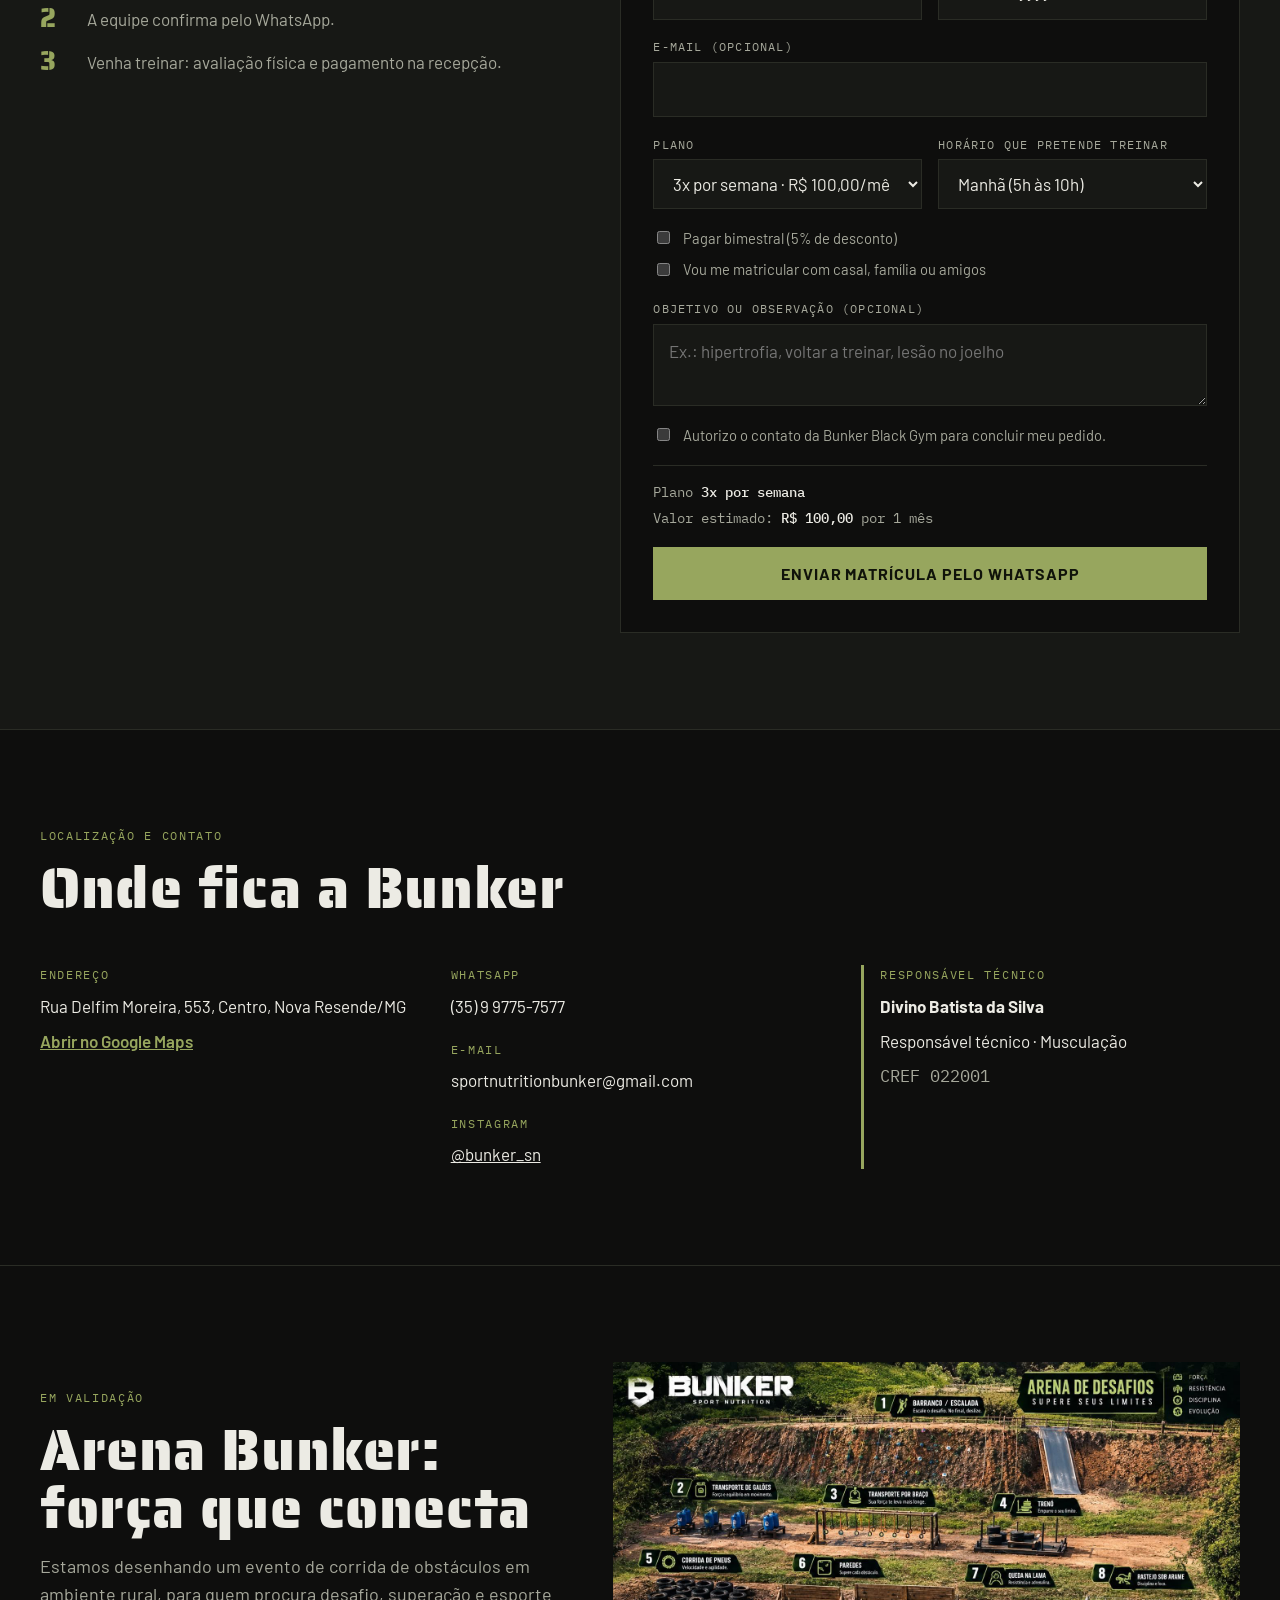
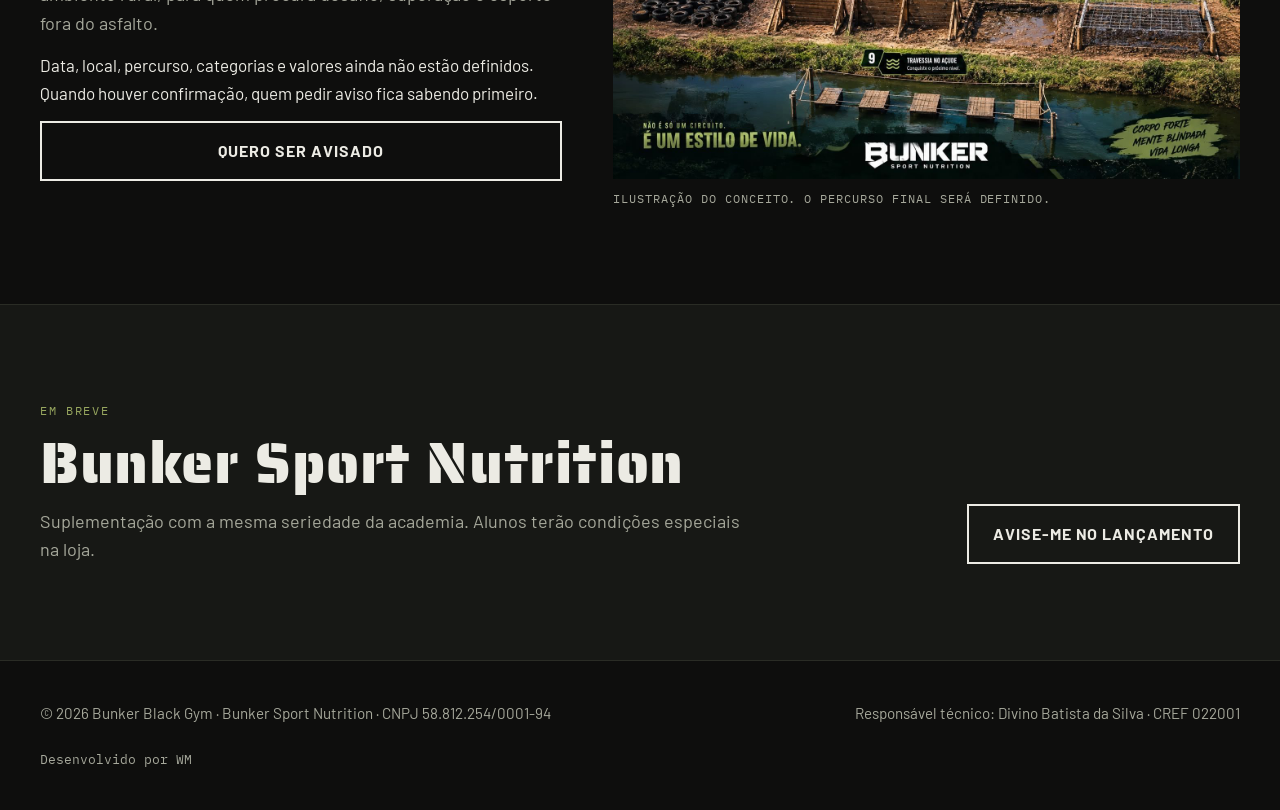
==== commit 10f7931e: "Seção Arena Bunker (conceito em validação) com aviso por WhatsApp Co-Authored-By: Claude Sonnet 5.5 " ====
--- a/index.html
+++ b/index.html
@@ -330,6 +330,22 @@
     </div>
   </section>
 
+  <section class="faixa" id="arena">
+    <div class="wrap arena">
+      <div class="cab-secao" style="margin:0">
+        <p class="rotulo">Em validação</p>
+        <h2>Arena Bunker: força que conecta</h2>
+        <p class="lead">Estamos desenhando um evento de corrida de obstáculos em ambiente rural, para quem procura desafio, superação e esporte fora do asfalto.</p>
+        <p>Data, local, percurso, categorias e valores ainda não estão definidos. Quando houver confirmação, quem pedir aviso fica sabendo primeiro.</p>
+        <a class="btn btn--vazado" id="cta-arena" href="#contato">Quero ser avisado</a>
+      </div>
+      <figure class="arena-fig">
+        <img src="img/arena-conceito.jpg" alt="Ilustração do conceito da Arena Bunker, com nove obstáculos em percurso rural" loading="lazy">
+        <figcaption>Ilustração do conceito. O percurso final será definido.</figcaption>
+      </figure>
+    </div>
+  </section>
+
   <section class="faixa faixa--alt" id="loja">
     <div class="wrap loja-teaser">
       <div class="cab-secao" style="margin:0">
--- a/css/base.css
+++ b/css/base.css
@@ -14,7 +14,7 @@
   --f-corpo: "Barlow", "Helvetica Neue", Arial, sans-serif;
   --f-util: "IBM Plex Mono", ui-monospace, Menlo, monospace;
 
-  --largura: 90rem;
+  --largura: 120rem;
   --gutter: clamp(1rem, 4vw, 2.5rem);
   color-scheme: dark;
 }
@@ -73,6 +73,8 @@
 .menu .btn:hover { color: var(--oliva); }
 .menu .em-breve { font-family: var(--f-util); font-size: .65rem; color: var(--oliva); margin-left: .3rem; }
 @media (max-width: 52rem) { .menu a:not(.btn) { display: none; } }
+/* telas grandes: logo e menu agrupados no centro do cabeçalho */
+@media (min-width: 64rem) { .topo .wrap { justify-content: center; gap: clamp(3rem, 8vw, 10rem); } }
 
 /* Rodapé */
 .rodape { border-top: 1px solid var(--parede); padding-block: 2.5rem; color: var(--cinza); font-size: .95rem; }
--- a/css/academia.css
+++ b/css/academia.css
@@ -185,10 +185,24 @@
 .hero-pontos button:focus-visible { outline: 2px solid var(--oliva); outline-offset: 3px; }
 .hero-legenda { position: absolute; z-index: 3; left: 1rem; bottom: 1rem; font-family: var(--f-util); font-size: .7rem; letter-spacing: .08em; text-transform: uppercase; color: #fff; background: rgba(14,14,13,.7); padding: .2rem .5rem; }
 
+/* v7: no desktop as imagens ocupam o topo inteiro e o texto fica fixo por cima, à esquerda */
 @media (min-width: 64rem) {
-  .hero--midia { padding-block: clamp(3rem, 6vw, 5rem); }
-  .hero--midia .wrap { grid-template-columns: minmax(0, 5fr) minmax(0, 6fr); grid-template-rows: auto; align-items: center; }
-  .hero--midia .hero-titulo { grid-column: 1; grid-row: 1; }
-  .hero--midia .hero-texto { grid-column: 1; grid-row: 2; }
-  .hero--midia .hero-midia { grid-column: 2; grid-row: 1 / span 2; }
-}
+  .hero--midia { padding: 0; min-height: min(46rem, 88vh); display: flex; align-items: center; }
+  .hero--midia .hero-midia { position: absolute; inset: 0; aspect-ratio: auto; z-index: 0; }
+  .hero--midia .hero-midia::after { content: ""; position: absolute; inset: 0; z-index: 2; pointer-events: none;
+    background: linear-gradient(90deg, rgba(14,14,13,1) 0%, rgba(14,14,13,.96) 28%, rgba(14,14,13,.55) 40%, rgba(14,14,13,0) 55%),
+                linear-gradient(0deg, rgba(14,14,13,.6) 0%, rgba(14,14,13,0) 25%); }
+  .hero--midia .hero-slide { left: 30%; width: 70%; object-position: center 35%; }
+  .hero--midia h1 { font-size: clamp(3rem, 5.2vw, 5.6rem); }
+  .hero--midia .wrap { display: block; width: 100%; padding-block: clamp(3rem, 6vw, 5rem); }
+  .hero--midia .hero-titulo, .hero--midia .hero-texto { max-width: 38rem; position: relative; z-index: 4; }
+  .hero--midia .hero-texto { margin-top: 1.5rem; }
+  .hero--midia .hero-pontos { right: clamp(1rem, 3vw, 2.5rem); bottom: 1.5rem; z-index: 5; }
+}
+
+/* Arena Bunker (conceito, em validação) */
+.arena { display: grid; grid-template-columns: minmax(0, 5fr) minmax(0, 6fr); gap: clamp(1.5rem, 4vw, 4rem); align-items: center; }
+.arena-fig { margin: 0; }
+.arena-fig img { width: 100%; height: auto; display: block; }
+.arena-fig figcaption { font-family: var(--f-util); font-size: .75rem; letter-spacing: .08em; text-transform: uppercase; color: var(--cinza); padding-top: .6rem; }
+@media (max-width: 52rem) { .arena { grid-template-columns: 1fr; } }
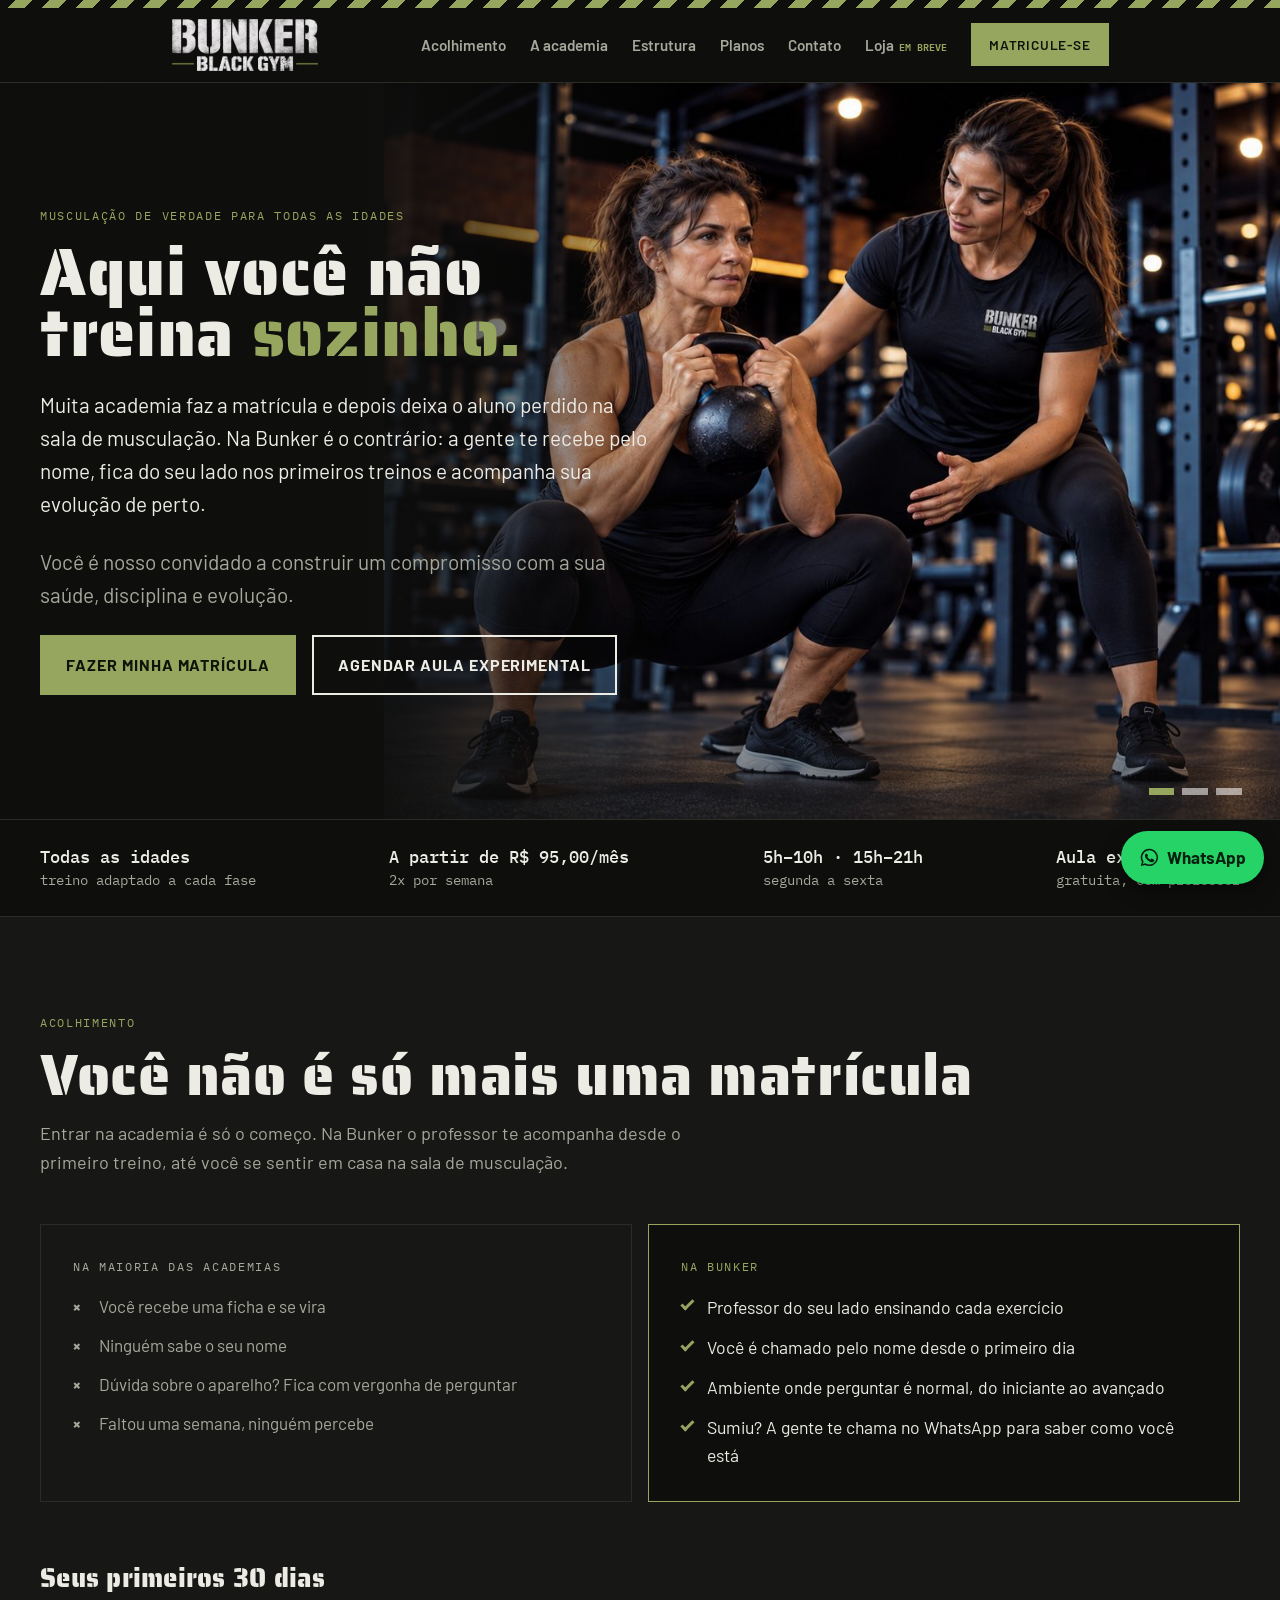
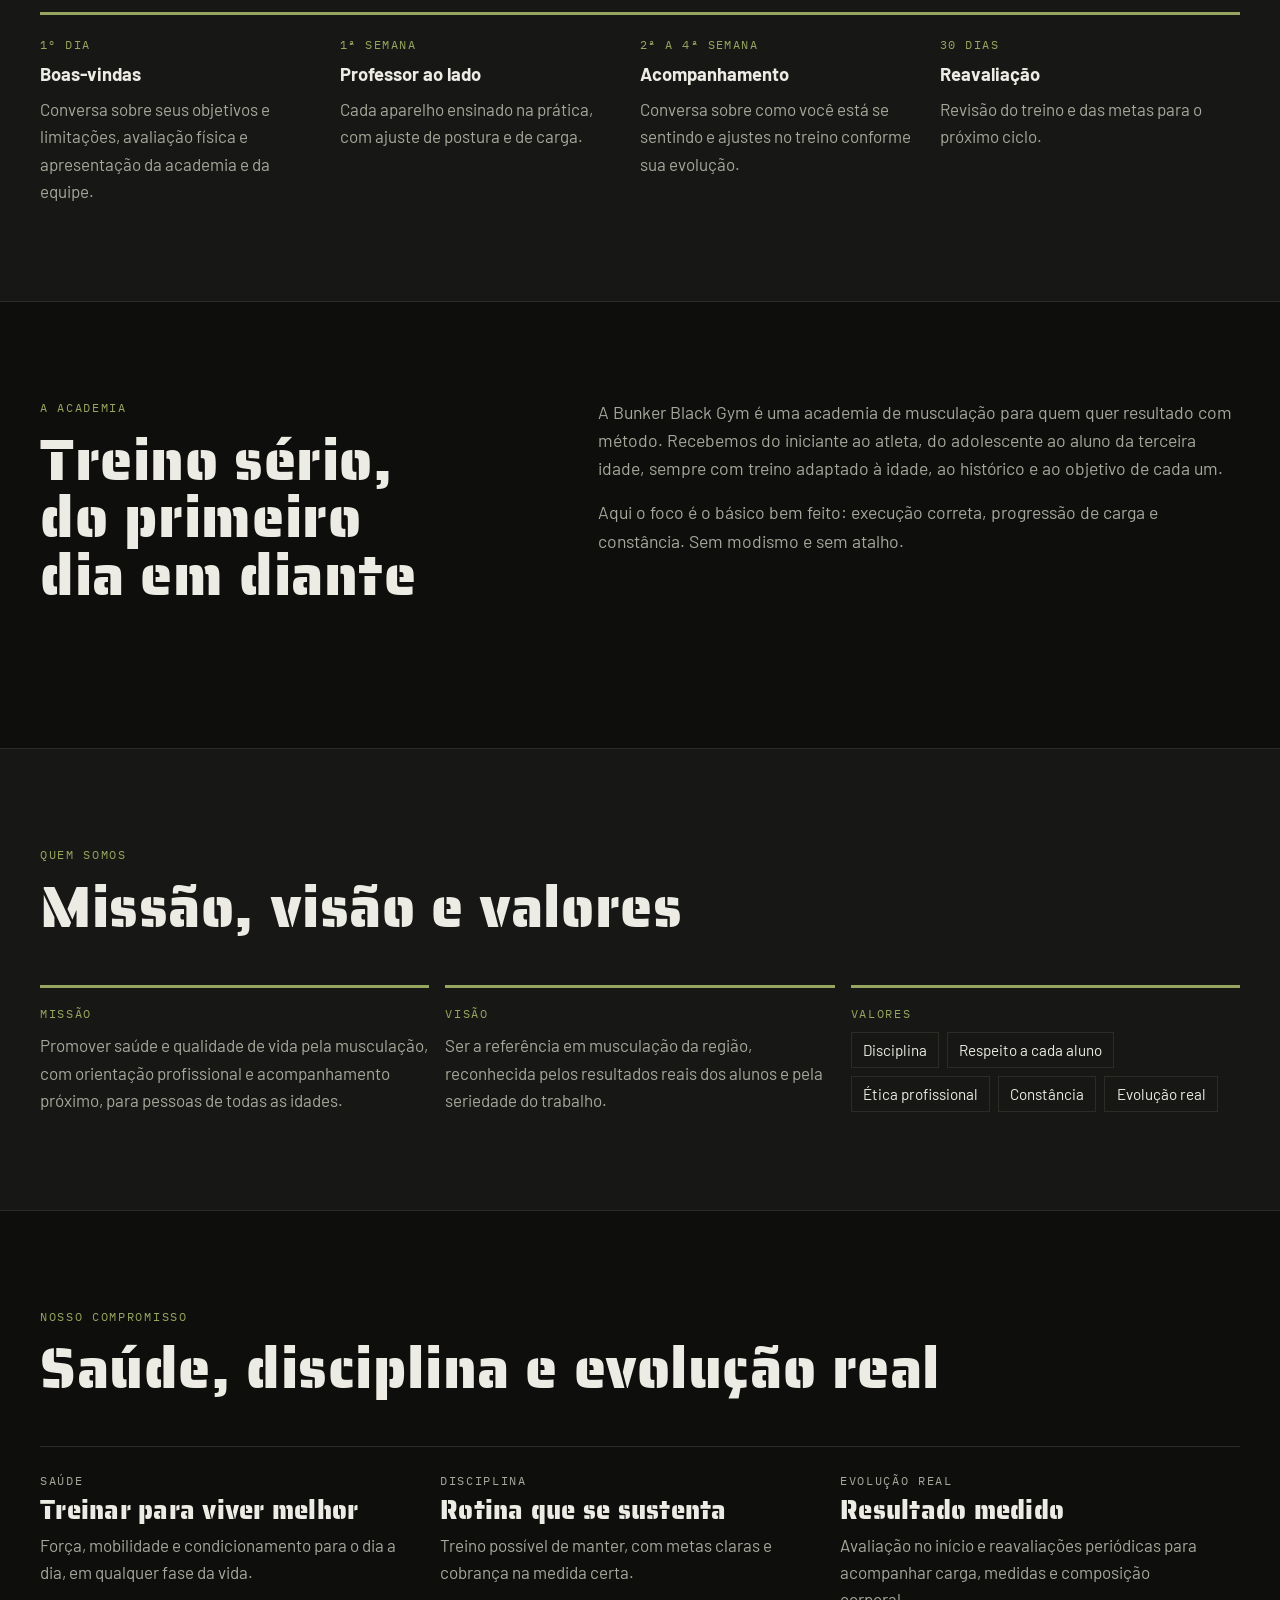
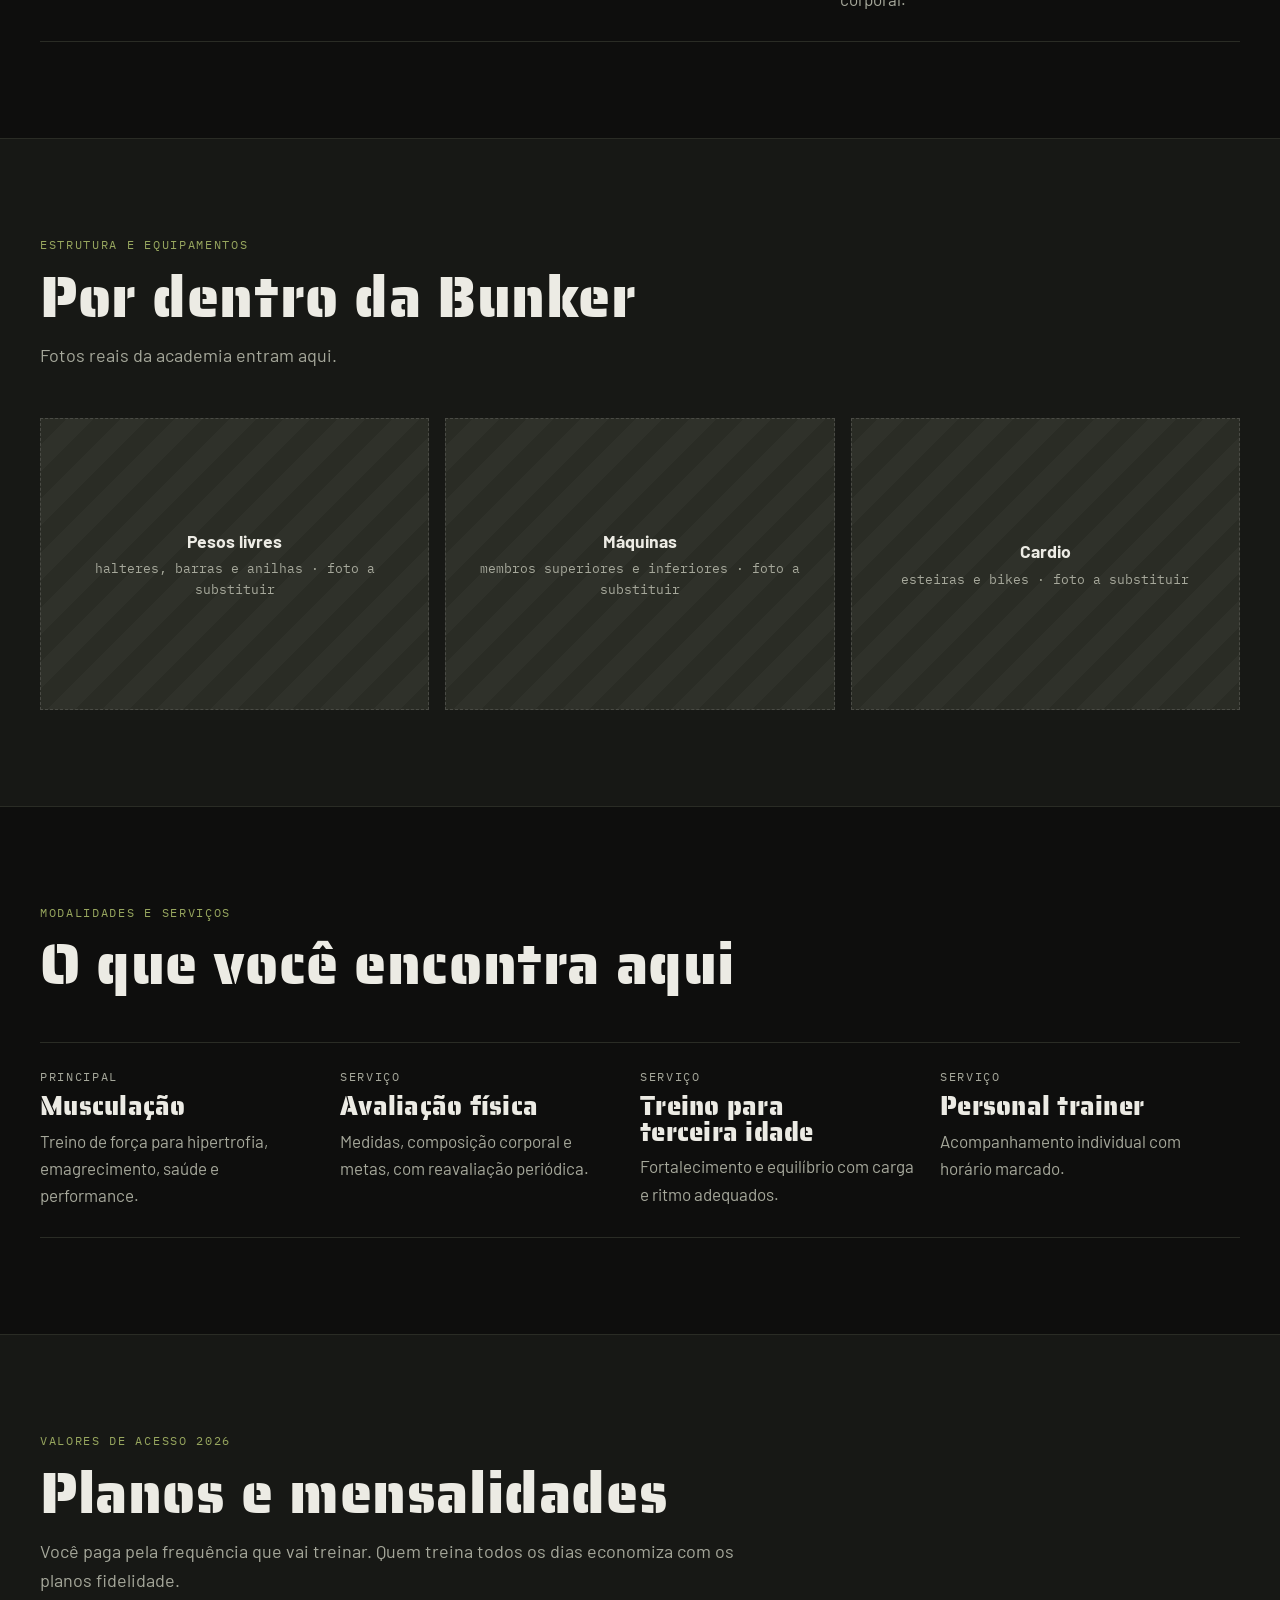
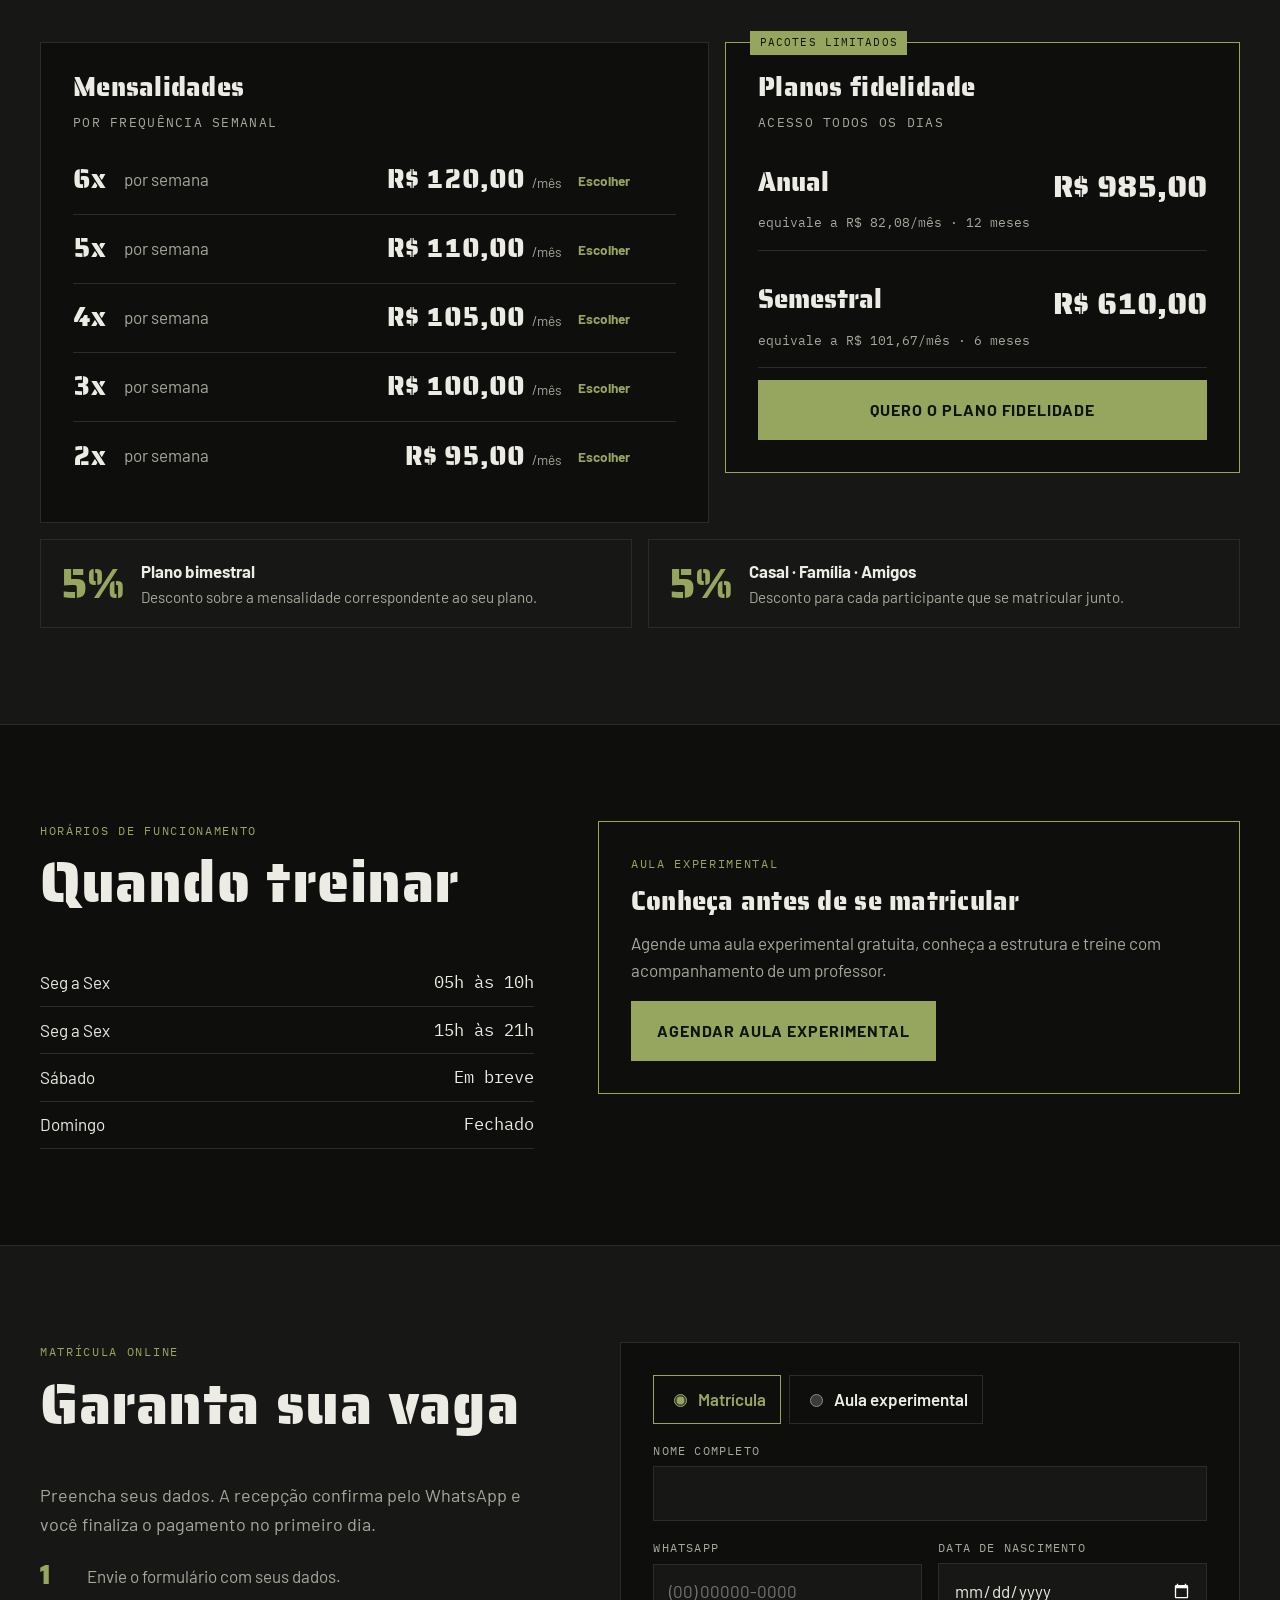
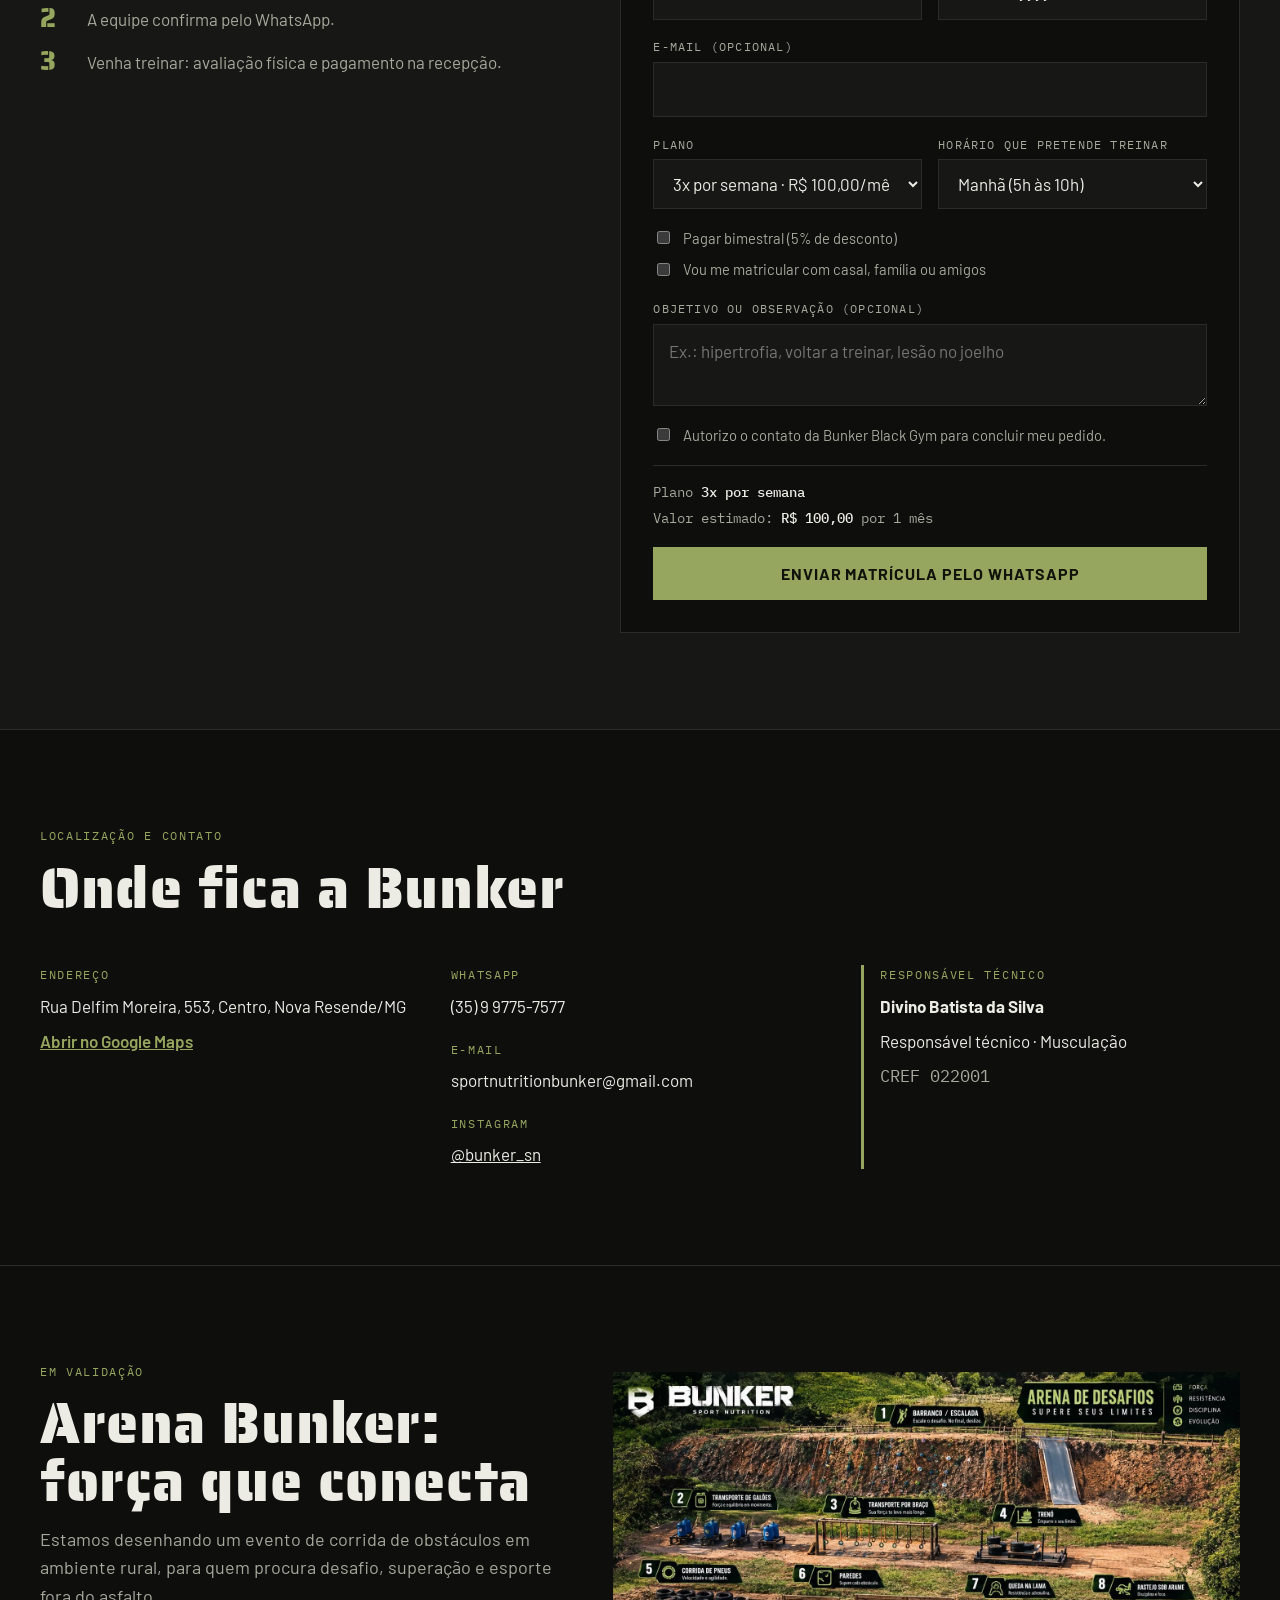
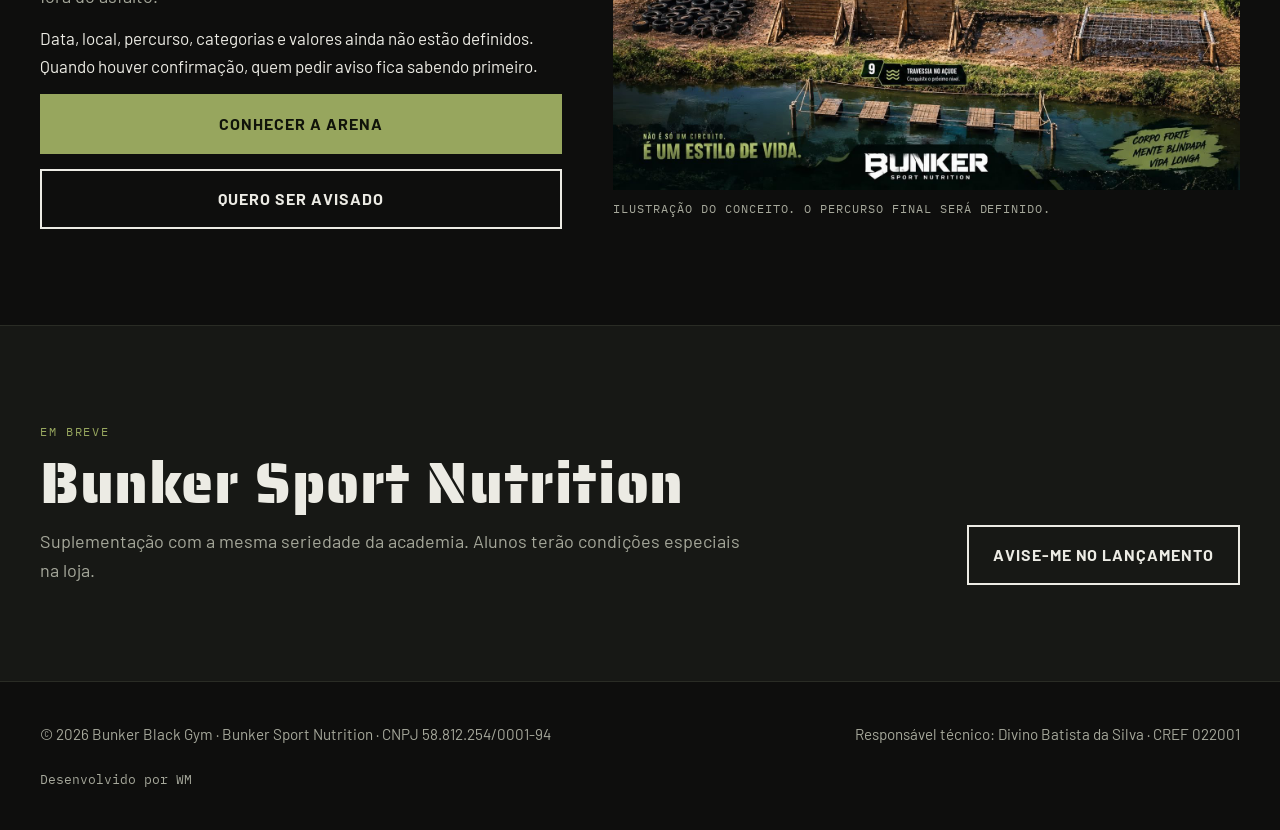
==== commit c5f37dbe: "Botão para o site da Arena no teaser Co-Authored-By: Claude Sonnet 5.5 <noreply@anthropic.com> Claud" ====
--- a/index.html
+++ b/index.html
@@ -337,6 +337,7 @@
         <h2>Arena Bunker: força que conecta</h2>
         <p class="lead">Estamos desenhando um evento de corrida de obstáculos em ambiente rural, para quem procura desafio, superação e esporte fora do asfalto.</p>
         <p>Data, local, percurso, categorias e valores ainda não estão definidos. Quando houver confirmação, quem pedir aviso fica sabendo primeiro.</p>
+        <a class="btn" href="https://arena.bunkersn.com.br/">Conhecer a Arena</a>
         <a class="btn btn--vazado" id="cta-arena" href="#contato">Quero ser avisado</a>
       </div>
       <figure class="arena-fig">
